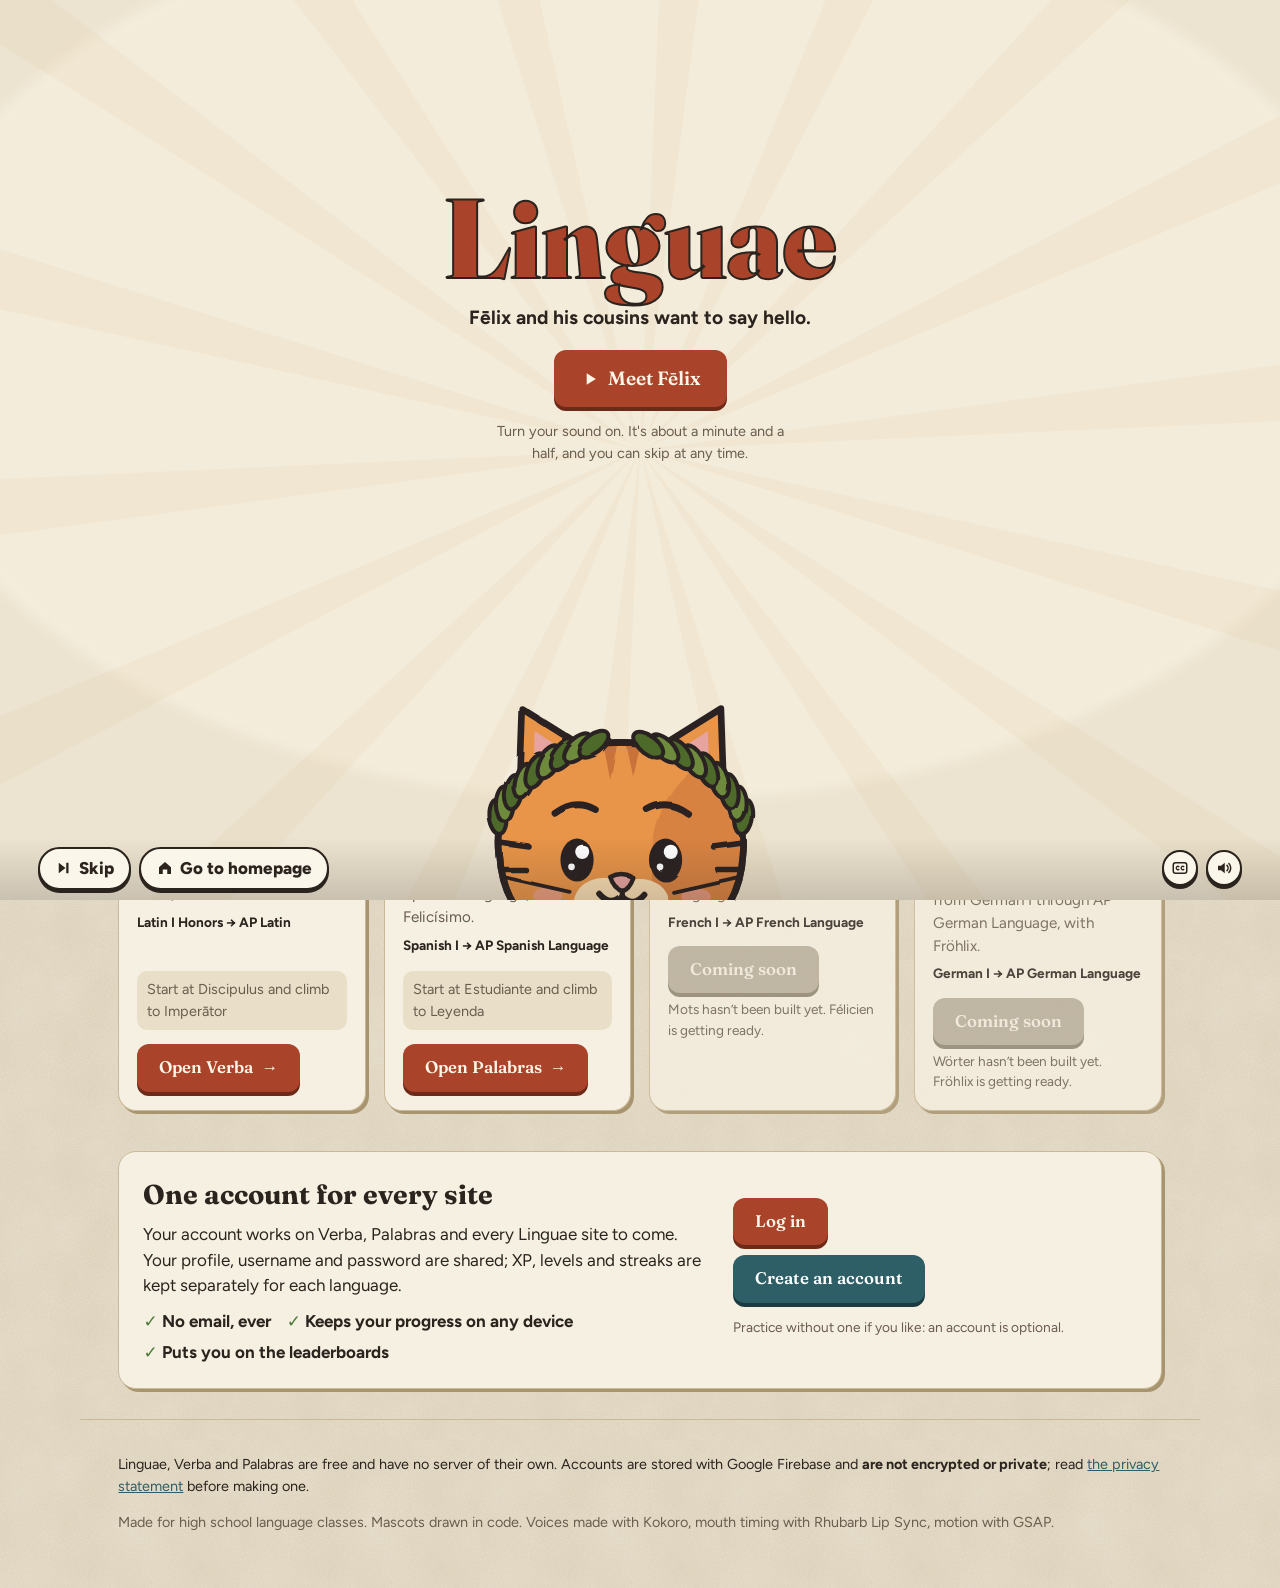
==== index.html @ 1206a695 "Linguae homepage with Fēlix's intro - Live, code-animated intro: the Salvē name-swap opening, the li" ====
<!DOCTYPE html>
<html lang="en" data-theme="light">
<head>
<meta charset="utf-8">
<meta name="viewport" content="width=device-width, initial-scale=1, viewport-fit=cover">
<title>Linguae · Language practice with Fēlix and his cousins</title>
<meta name="description" content="Free sentence-by-sentence practice for Latin, Spanish, French and German, with one account for every site.">
<script>
/* Same theme setting as Verba and Palabras (they share this origin). */
(function(){var t="light";try{if(localStorage.getItem("verba-theme")==="dark")t="dark";}catch(e){}
document.documentElement.setAttribute("data-theme",t);})();
</script>
<link rel="preconnect" href="https://fonts.googleapis.com">
<link rel="preconnect" href="https://fonts.gstatic.com" crossorigin>
<link href="https://fonts.googleapis.com/css2?family=Fraunces:opsz,wght@9..144,600;9..144,700;9..144,900&family=Figtree:wght@400;600;700;800&family=Gentium+Book+Plus:ital,wght@0,400;0,700;1,400&display=swap" rel="stylesheet">
<link rel="icon" href="art/felix/happy.svg" type="image/svg+xml">
<link rel="stylesheet" href="css/linguae.css">
</head>
<body>
<svg id="sharedDefs" width="0" height="0" style="position:absolute" aria-hidden="true"><defs id="defsShared"><filter id="boilH" x="-6%" y="-6%" width="112%" height="112%"><feTurbulence type="fractalNoise" baseFrequency="0.035" numOctaves="2" seed="7"/><feDisplacementMap in="SourceGraphic" scale="2.2"/></filter></defs></svg>

<!-- ================= the intro ================= -->
<div id="intro" class="intro" aria-label="Introduction video" hidden>
  <svg id="stage" xmlns="http://www.w3.org/2000/svg" preserveAspectRatio="xMidYMid meet" aria-hidden="true">
    <defs id="defs">
      <filter id="boil" x="-6%" y="-6%" width="112%" height="112%"><feTurbulence id="boilNoise" type="fractalNoise" baseFrequency="0.035" numOctaves="2" seed="7" result="n"/><feDisplacementMap in="SourceGraphic" in2="n" scale="2.2"/></filter>
      <filter id="smear" x="-30%" y="-10%" width="160%" height="120%"><feGaussianBlur id="smearBlur" stdDeviation="0 0"/></filter>
      <filter id="soft" x="-20%" y="-20%" width="140%" height="140%"><feGaussianBlur stdDeviation="6"/></filter>
    </defs>
    <g id="shake"><g id="cam"><g id="bg"></g><g id="back"></g><g id="world"></g><g id="front"></g></g></g>
  </svg>
  <div id="panels" class="panels" aria-live="off"></div>
  <div id="ask" class="ask" hidden></div>
  <div id="captions" class="captions" aria-live="polite"></div>
  <div id="gate" class="gate">
    <h1 class="gate-title">Linguae</h1>
    <p class="gate-sub">Fēlix and his cousins want to say hello.</p>
    <button class="btn big" id="gateGo" type="button"><svg viewBox="0 0 24 24" aria-hidden="true"><path d="M8 5v14l11-7z" fill="currentColor"/></svg>Meet Fēlix</button>
    <p class="gate-note">Turn your sound on. It's about a minute and a half, and you can skip at any time.</p>
  </div>
  <nav id="bar" class="bar" aria-label="Video controls">
    <button type="button" id="bSkip" class="pill"><svg viewBox="0 0 24 24" aria-hidden="true"><path d="M5 5v14l9-7zM15 5h3v14h-3z" fill="currentColor"/></svg>Skip</button>
    <button type="button" id="bHome" class="pill"><svg viewBox="0 0 24 24" aria-hidden="true"><path d="M4 11l8-7 8 7v9h-5v-6H9v6H4z" fill="currentColor"/></svg>Go to homepage</button>
    <span class="bar-gap"></span>
    <button type="button" id="bCC" class="pill icon" aria-pressed="true" aria-label="Captions" title="Captions"><svg viewBox="0 0 24 24" aria-hidden="true"><rect x="3" y="5" width="18" height="14" rx="3" fill="none" stroke="currentColor" stroke-width="2"/><path d="M10.5 10.2a2.2 2.2 0 1 0 0 3.6M17 10.2a2.2 2.2 0 1 0 0 3.6" fill="none" stroke="currentColor" stroke-width="1.8" stroke-linecap="round"/></svg></button>
    <button type="button" id="bMute" class="pill icon" aria-pressed="false" aria-label="Mute" title="Mute"><svg viewBox="0 0 24 24" aria-hidden="true"><path d="M4 9h4l5-4v14l-5-4H4z" fill="currentColor"/><path class="on" d="M16 8.5a5 5 0 0 1 0 7M18.5 6a8.5 8.5 0 0 1 0 12" fill="none" stroke="currentColor" stroke-width="2" stroke-linecap="round"/><path class="off" d="M16 9l5 6M21 9l-5 6" fill="none" stroke="currentColor" stroke-width="2" stroke-linecap="round"/></svg></button>
  </nav>
</div>

<!-- ================= the homepage ================= -->
<div id="home" class="home">
  <header class="top">
    <a class="logo" href="./"><span class="logo-mark" aria-hidden="true"></span>Linguae</a>
    <span class="top-gap"></span>
    <button type="button" class="ghost" id="replay"><svg viewBox="0 0 24 24" aria-hidden="true"><path d="M8 5v14l11-7z" fill="currentColor"/></svg>Replay intro</button>
    <button type="button" class="ghost icon" id="themeBtn" aria-label="Switch light or dark"><svg viewBox="0 0 24 24" aria-hidden="true"><path class="sun" d="M12 7a5 5 0 1 0 0 10 5 5 0 0 0 0-10zm0-5v3m0 14v3M2 12h3m14 0h3M4.9 4.9l2.1 2.1m10 10 2.1 2.1M4.9 19.1 7 17M17 7l2.1-2.1" fill="none" stroke="currentColor" stroke-width="2" stroke-linecap="round"/><path class="moon" d="M20 14.5A8 8 0 0 1 9.5 4 8 8 0 1 0 20 14.5z" fill="currentColor"/></svg></button>
    <button type="button" class="acctBtn" id="acctBtn"><span class="avatar" aria-hidden="true"></span><span id="acctLabel">Log in</span></button>
  </header>

  <main>
    <section class="hero">
      <div class="hero-text">
        <p class="eyebrow"><u data-en="languages">Linguae</u> is Latin for “languages”</p>
        <h1>Practice a language one whole sentence at a time.</h1>
        <p class="lede">Pick a language, pick the grammar from your class, and translate fresh sentences with a tutor cat who explains exactly what went wrong. Free, with one account for every site.</p>
      </div>
      <svg id="lineup" class="lineup" viewBox="0 -14 960 270" role="img" aria-label="Fēlix, Felicísimo, Félicien and Fröhlix"></svg>
    </section>

    <section class="sites" aria-labelledby="sitesH">
      <h2 id="sitesH">Choose a language</h2>
      <div class="grid" id="grid"></div>
    </section>

    <section class="acct-sec" id="acctSec" aria-labelledby="acctH">
      <div class="acct-card" id="acctCard"></div>
    </section>
  </main>

  <footer class="foot">
    <p>Linguae, Verba and Palabras are free and have no server of their own. Accounts are stored with Google Firebase and <b>are not encrypted or private</b>; read <a href="https://github.com/janavduraikkannan/Verba/blob/main/PRIVACY.md">the privacy statement</a> before making one.</p>
    <p class="muted">Made for high school language classes. Mascots drawn in code. Voices made with Kokoro, mouth timing with Rhubarb Lip Sync, motion with GSAP.</p>
  </footer>
</div>

<dialog id="acctDlg" class="dlg"><div id="acctDlgBody"></div></dialog>

<script src="js/vendor/gsap.min.js"></script>
<script src="js/cats.js"></script>
<script src="js/voice.js"></script>
<script src="js/music.js"></script>
<script src="js/sites.js"></script>
<script src="js/rig.js"></script>
<script src="js/stage.js"></script>
<script src="js/accounts.js"></script>
<script src="js/intro.js"></script>
<script src="js/home.js"></script>
</body>
</html>
---- css/linguae.css ----
/* Linguae: same paper look and tokens as Verba and Palabras */
:root{
  --latin:"Gentium Book Plus","Gentium Plus",Georgia,serif; --ui:"Figtree","Segoe UI",system-ui,-apple-system,sans-serif; --display:"Fraunces",Georgia,serif;
  --r:12px; --bg:#ECE3D0; --surface:#F6F0E2; --surface2:#E9DEC7; --ink:#2B241E; --muted:#6A5D4F; --line:#C9B998; --line2:#A8946E;
  --accent:#A9442A; --accent-ink:#FFF6E8; --accent-shadow:#6E2A18; --accent2:#2E5E66; --accent2-ink:#fff; --ok:#4A7A35; --bad:#A93226;
  --shadow:3px 3px 0 var(--line2);
  --paper:url("data:image/svg+xml,%3Csvg xmlns='http://www.w3.org/2000/svg' width='240' height='240'%3E%3Cfilter id='f'%3E%3CfeTurbulence type='fractalNoise' baseFrequency='.85' numOctaves='3' stitchTiles='stitch'/%3E%3CfeColorMatrix values='0 0 0 0 .2 0 0 0 0 .15 0 0 0 0 .1 0 0 0 .13 0'/%3E%3C/filter%3E%3Cfilter id='g'%3E%3CfeTurbulence type='fractalNoise' baseFrequency='.018' numOctaves='3' stitchTiles='stitch'/%3E%3CfeColorMatrix values='0 0 0 0 .35 0 0 0 0 .25 0 0 0 0 .1 0 0 0 .10 0'/%3E%3C/filter%3E%3Crect width='240' height='240' filter='url(%23g)'/%3E%3Crect width='240' height='240' filter='url(%23f)'/%3E%3C/svg%3E");
  color-scheme:light;
}
:root[data-theme="dark"]{
  --bg:#1E1B17; --surface:#282420; --surface2:#332E28; --ink:#EFE6D4; --muted:#B5A892; --line:#4B4339; --line2:#14120F;
  --accent:#D2714D; --accent-ink:#1E1B17; --accent-shadow:#7E3A22; --accent2:#86B9B8; --accent2-ink:#12201F; --ok:#9CC47F; --bad:#E57A66; color-scheme:dark;
}
*{box-sizing:border-box}
html,body{margin:0}
body{background:var(--bg) var(--paper);color:var(--ink);font-family:var(--ui);font-size:17px;line-height:1.5;-webkit-font-smoothing:antialiased}
body.watching{overflow:hidden}
a{color:var(--accent2)}
u[data-en]{text-decoration:underline dotted 2px;text-underline-offset:3px;cursor:help;position:relative}
u[data-en]:hover::after,u[data-en]:focus::after{content:attr(data-en);position:absolute;left:50%;bottom:calc(100% + 6px);transform:translateX(-50%);background:var(--ink);color:var(--bg);font:600 .8rem/1.2 var(--ui);padding:4px 8px;border-radius:6px;white-space:nowrap;z-index:5}
.small{font-size:.86rem;color:var(--muted)}
.muted{color:var(--muted)}
svg{display:block}
button{font:inherit}
.btn{display:inline-flex;align-items:center;justify-content:center;gap:8px;background:var(--accent);color:var(--accent-ink);border:0;border-radius:12px;padding:11px 22px;font-family:var(--display);font-weight:600;font-size:1.05rem;cursor:pointer;box-shadow:0 4px 0 var(--accent-shadow);transition:transform .08s,box-shadow .08s,filter .15s;text-decoration:none}
.btn:hover{filter:brightness(1.07)}
.btn:active{transform:translateY(3px);box-shadow:0 1px 0 var(--accent-shadow)}
.btn:disabled,.btn[aria-disabled="true"]{background:#B9AF9D;color:#F4EEE2;box-shadow:0 4px 0 #8F8574;cursor:not-allowed;filter:none;transform:none}
.btn.alt{background:var(--accent2);color:var(--accent2-ink);box-shadow:0 4px 0 #1B3B40}
.btn.big{font-size:1.2rem;padding:14px 26px}
.btn svg{width:20px;height:20px}
.ghost{display:inline-flex;align-items:center;gap:6px;background:none;border:1.5px solid var(--line);color:var(--ink);border-radius:999px;padding:7px 14px;font-weight:700;cursor:pointer}
.ghost:hover{background:var(--surface2)}
.ghost svg{width:18px;height:18px}
.ghost.icon{padding:7px}
.ghost.sm{padding:3px 10px;font-size:.85rem}
:focus-visible{outline:3px solid var(--accent2);outline-offset:2px}

/* ================= homepage ================= */
.home{min-height:100vh}
.top{display:flex;align-items:center;gap:10px;padding:14px max(16px,4vw);position:sticky;top:0;z-index:4;background:color-mix(in srgb,var(--bg) 88%,transparent);backdrop-filter:blur(6px);border-bottom:1px solid var(--line)}
.logo{font-family:var(--display);font-weight:700;font-size:1.5rem;color:var(--ink);text-decoration:none;display:flex;align-items:center;gap:8px}
.logo-mark{width:34px;height:34px;background:url(../art/felix/face-happy.svg) center/contain no-repeat}
.top-gap{flex:1}
#themeBtn .moon{display:none}:root[data-theme="dark"] #themeBtn .moon{display:block}:root[data-theme="dark"] #themeBtn .sun{display:none}
.acctBtn{display:flex;align-items:center;gap:8px;background:var(--surface);border:1.5px solid var(--line);border-radius:999px;padding:5px 14px 5px 5px;font-weight:700;cursor:pointer;color:var(--ink);max-width:220px}
.acctBtn span:last-child{overflow:hidden;text-overflow:ellipsis;white-space:nowrap}
.acctBtn .avatar{width:28px;height:28px;border-radius:50%;background:var(--surface2) url(../art/felix/face-thinking.svg) center/120% no-repeat;border:1.5px solid var(--line)}
.acctBtn.in .avatar{background-image:url(../art/felix/face-happy.svg)}
main{max-width:1120px;margin:0 auto;padding:0 max(16px,3vw)}
.hero{display:grid;grid-template-columns:1fr;gap:6px;padding:46px 0 10px;text-align:center}
.eyebrow{font-weight:800;letter-spacing:.04em;text-transform:uppercase;font-size:.8rem;color:var(--accent);margin:0}
.hero h1{font-family:var(--display);font-weight:700;font-size:clamp(2rem,5.2vw,3.5rem);line-height:1.08;margin:.2em auto .3em;max-width:20ch}
.lede{max-width:60ch;margin:0 auto;color:var(--muted);font-size:1.08rem}
.lineup{width:100%;max-width:820px;margin:18px auto 0;overflow:visible}
.sites h2,.acct-sec h2{font-family:var(--display);font-size:1.7rem;margin:34px 0 14px}
.grid{display:grid;grid-template-columns:repeat(auto-fill,minmax(240px,1fr));gap:18px}
.card{position:relative;background:var(--surface);border:1.5px solid var(--line);border-radius:18px;padding:16px 18px 18px;box-shadow:var(--shadow);display:flex;flex-direction:column;gap:6px;border-top:8px solid var(--c);transition:transform .15s}
.card:hover{transform:translateY(-3px)}
.card.flash{animation:flash 1.1s}
@keyframes flash{30%{box-shadow:0 0 0 5px var(--c)}}
.card .cface{width:76px;height:76px;margin:-48px 0 0 -4px;background:var(--surface);border-radius:50%;border:1.5px solid var(--line)}
.cbody{display:flex;flex-direction:column;gap:6px;flex:1}
.clang{margin:4px 0 0;font-weight:800;text-transform:uppercase;letter-spacing:.05em;font-size:.78rem;color:var(--c)}
:root[data-theme="dark"] .clang{filter:brightness(1.8)}
.card h3{font-family:var(--display);font-size:1.8rem;margin:0;line-height:1}
.cblurb{margin:0;color:var(--muted);font-size:.95rem}
.ccourses{margin:0;font-size:.85rem;font-weight:700}
.prog{display:flex;flex-wrap:wrap;gap:6px 12px;align-items:center;background:var(--surface2);border-radius:10px;padding:8px 10px;font-size:.9rem;margin-top:auto}
.prog.none{color:var(--muted)}
.prog .rank b{font-family:var(--latin)}
.prog .pst{display:flex;align-items:center;gap:3px;font-weight:800}
.prog .pst img{width:18px}
.card .btn{margin-top:8px;align-self:flex-start}
.card.soon{opacity:.82}
.card.soon .cface{filter:grayscale(.6)}
.card.soon h3::after{content:"coming soon";font:800 .68rem var(--ui);letter-spacing:.06em;text-transform:uppercase;vertical-align:middle;margin-left:8px;padding:3px 7px;border-radius:999px;background:var(--surface2);color:var(--muted)}
.soon-note{margin:0;font-size:.85rem;color:var(--muted)}
.acct-sec{margin:40px 0 20px}
.acct-card{display:grid;grid-template-columns:1.4fr 1fr;gap:24px;background:var(--surface);border:1.5px solid var(--line);border-radius:18px;padding:22px 24px;box-shadow:var(--shadow)}
.acct-card h2{margin:0 0 8px}
.acct-card h2 small{font:700 1rem var(--ui);color:var(--muted)}
.acct-card p{margin:.3em 0}
.ac-r{display:flex;flex-direction:column;gap:10px;align-items:flex-start;justify-content:center}
.ticks{list-style:none;padding:0;margin:10px 0 0;display:flex;flex-wrap:wrap;gap:6px 16px;font-weight:700}
.ticks li::before{content:"✓ ";color:var(--ok)}
.ac-langs{display:flex;flex-direction:column;gap:4px;margin:8px 0}
.ac-langs .dot{display:inline-block;width:10px;height:10px;border-radius:50%;background:var(--c);margin-right:6px}
.keybox{display:flex;flex-wrap:wrap;align-items:center;gap:8px;background:var(--surface2);border-radius:10px;padding:8px 10px}
.keybox .lbl,.kline .lbl{font-size:.78rem;font-weight:800;text-transform:uppercase;letter-spacing:.05em;color:var(--muted);width:100%}
code{font-family:ui-monospace,Menlo,Consolas,monospace;font-size:.95em}
.err{color:var(--bad);font-weight:700}
.foot{max-width:1120px;margin:30px auto 0;padding:20px max(16px,3vw) 40px;border-top:1px solid var(--line);font-size:.9rem}
@media (max-width:720px){.acct-card{grid-template-columns:1fr}.top .ghost:not(.icon){display:none}.hero{padding-top:28px}}

/* dialog */
.dlg{border:1.5px solid var(--line);border-radius:18px;background:var(--surface);color:var(--ink);padding:22px 24px;width:min(440px,calc(100vw - 32px));box-shadow:6px 6px 0 var(--line2)}
.dlg::backdrop{background:rgba(30,24,18,.45)}
.dlg h2{font-family:var(--display);margin:0 0 12px}
.dlg [hidden]{display:none!important}
.dlg form{display:flex;flex-direction:column;gap:10px}
.dlg input:not([type=checkbox]){font:inherit;padding:10px 12px;border-radius:10px;border:1.5px solid var(--line);background:var(--bg);color:var(--ink)}
.dlg .x{position:absolute;top:10px;right:12px;background:none;border:0;font-size:1.6rem;cursor:pointer;color:var(--muted)}
.tabs{display:flex;gap:6px;margin-bottom:12px}
.tabs button{flex:1;border:1.5px solid var(--line);background:none;border-radius:10px;padding:7px;font-weight:700;cursor:pointer;color:var(--ink)}
.tabs button[aria-selected="true"]{background:var(--accent2);border-color:var(--accent2);color:var(--accent2-ink)}
.msg{min-height:1.4em;margin:10px 0 0;font-weight:600}
.msg.err{color:var(--bad)}
.warnbox{background:var(--surface2);border-left:5px solid var(--accent);border-radius:10px;padding:10px 14px;font-size:.92rem}
.warnbox ul{margin:6px 0 0;padding-left:18px}
.agree{display:flex;gap:8px;align-items:flex-start;margin:12px 0;font-size:.92rem}
.bigkey{background:var(--bg);border:2px dashed var(--accent);border-radius:12px;padding:14px;text-align:center;font-size:1.1rem;margin:10px 0;word-break:break-all}
.row{display:flex;gap:10px;flex-wrap:wrap}

/* ================= intro ================= */
.intro{position:fixed;inset:0;z-index:50;background:#ECE3D0 var(--paper);color:#2B241E;overflow:hidden;--ink:#2B241E;--muted:#6A5D4F;--surface:#FBF6EA;--surface2:#EFE5D0;--line:#C9B998;--line2:#A8946E;--accent:#A9442A;--accent-ink:#FFF6E8;--accent-shadow:#6E2A18;--accent2:#2E5E66;color-scheme:light}
.intro[hidden]{display:none}
#stage{position:absolute;inset:0;width:100%;height:100%}
.flash{position:absolute;inset:0;background:#FFF8EA;opacity:0;pointer-events:none;z-index:9}
.gate{position:absolute;inset:0;z-index:8;display:flex;flex-direction:column;align-items:center;justify-content:center;gap:10px;padding:16px 16px 30vh;text-align:center}
.gate[hidden]{display:none}
.gate-title{font-family:var(--display);font-weight:900;font-size:clamp(3.4rem,12vw,7rem);margin:0;line-height:1;color:#A9442A;-webkit-text-stroke:2px #2B241E}
.gate-sub{font-size:1.2rem;font-weight:700;margin:0 0 8px}
.gate-note{font-size:.9rem;color:var(--muted);margin:4px 0 0;max-width:34ch}
.bar{position:absolute;left:0;right:0;bottom:0;z-index:10;display:flex;align-items:center;gap:8px;padding:10px max(12px,3vw) calc(10px + env(safe-area-inset-bottom,0px));background:linear-gradient(transparent,rgba(43,36,30,.18))}
.bar-gap{flex:1}
.pill{display:inline-flex;align-items:center;gap:6px;background:#FBF6EA;border:2px solid #2B241E;color:#2B241E;border-radius:999px;padding:7px 15px;font-weight:800;cursor:pointer;box-shadow:0 3px 0 #2B241E;transition:transform .08s}
.pill:active{transform:translateY(2px);box-shadow:0 1px 0 #2B241E}
.pill svg{width:18px;height:18px}
.pill.icon{padding:7px}
.pill[hidden]{display:none}
#bCC[aria-pressed="false"]{opacity:.55}
#bMute .off{display:none}#bMute[aria-pressed="true"] .off{display:block}#bMute[aria-pressed="true"] .on{display:none}
.captions{position:absolute;left:50%;bottom:74px;transform:translateX(-50%);z-index:7;width:min(820px,calc(100vw - 24px));text-align:center;pointer-events:none;opacity:0;transition:opacity .2s}
.captions.show{opacity:1}
.captions.off{display:none}
.captions p{display:inline;margin:0;background:rgba(251,246,234,.94);border:2px solid #2B241E;border-radius:14px;padding:6px 12px;font-weight:700;font-size:clamp(1rem,2.3vw,1.3rem);line-height:1.9;box-decoration-break:clone;-webkit-box-decoration-break:clone;pointer-events:auto}
.captions .who{display:block;width:max-content;margin:0 auto 4px;font:800 .78rem var(--ui);text-transform:uppercase;letter-spacing:.06em;color:#fff;background:var(--c);padding:2px 10px;border-radius:999px}
.captions .w{opacity:.42;transition:opacity .12s}
.captions .w.said{opacity:1}
.captions u,.captions i{font-family:var(--latin);font-size:1.08em}
/* panels */
.panels{position:absolute;inset:0;z-index:5;pointer-events:none;display:grid;place-items:start center;padding:4.5vh 16px 0}
.panels.tour{place-items:center end;padding:0 4vw 6vh 0}
.portrait .panels.tour{place-items:end stretch;padding:0 16px 178px}
.pnl{grid-area:1/1;position:relative;background:#FBF6EA;border:2.5px solid #2B241E;border-radius:20px;box-shadow:5px 5px 0 #2B241E;padding:18px 20px;width:min(560px,calc(100vw - 32px));pointer-events:auto}
.panels.tour .pnl{width:min(560px,52vw);max-height:74vh;overflow:auto}
.portrait .panels.tour .pnl{width:auto;max-height:46vh}
.ptitle{font-family:var(--display);font-weight:700;font-size:1.35rem;margin-bottom:10px;display:flex;align-items:center;gap:10px}
.ptitle.sm{font-size:1.05rem}
.p-title{background:none;border:0;box-shadow:none;text-align:center}
.p-title h2{font-family:var(--display);font-weight:900;font-size:clamp(3rem,9vw,5.5rem);margin:0;line-height:1;color:#A9442A;-webkit-text-stroke:2px #2B241E}
.p-title p{font-weight:700;margin:4px 0 0;font-size:1.15rem}
.p-strip .strip{font-family:var(--latin);font-size:clamp(1.6rem,4vw,2.3rem);margin:0;text-align:center}
.p-strip .strip span{display:inline-block;background:#F3E3BC;border-radius:8px;padding:0 8px}
.p-strip .small{text-align:center;margin:6px 0 0}
.p-key1{width:auto;padding:12px 18px}
.keycard{display:flex;align-items:center;gap:12px;font-size:1.1rem}
.keycard code{display:block;font-size:1rem;color:#6A5D4F}
.kc-icon{width:44px;height:44px;border-radius:12px;background:#A9442A url("data:image/svg+xml,%3Csvg xmlns='http://www.w3.org/2000/svg' viewBox='0 0 24 24'%3E%3Ccircle cx='8' cy='12' r='4' fill='none' stroke='%23FFF6E8' stroke-width='2.4'/%3E%3Cpath d='M12 12h9M18 12v3M21 12v2' stroke='%23FFF6E8' stroke-width='2.4' stroke-linecap='round'/%3E%3C/svg%3E") center/70% no-repeat}
.ph{display:flex;align-items:baseline;gap:12px;margin-bottom:8px}
.ph-site{font-family:var(--display);font-weight:900;font-size:2.4rem}
.ph-lang{font-weight:800;color:#6A5D4F;text-transform:uppercase;letter-spacing:.06em}
.ladder{list-style:none;margin:0;padding:0;display:flex;flex-direction:column;gap:6px}
.ladder li{display:flex;align-items:center;gap:10px;background:#EFE5D0;border-radius:10px;padding:8px 12px;font-weight:700;margin-left:calc(var(--i)*14px)}
.ladder .lv{width:26px;height:26px;border-radius:50%;background:#2E5E66;color:#fff;display:grid;place-items:center;font-size:.85rem}
.tgroup{margin-bottom:8px}
.tgroup>b{display:block;font-size:.8rem;text-transform:uppercase;letter-spacing:.05em;color:#6A5D4F;margin-bottom:3px}
.titem{display:flex;align-items:center;gap:8px;padding:4px 8px;border-radius:8px;font-weight:600;font-size:.95rem}
.titem.covered{background:#EADCB9}
.titem .box{width:18px;height:18px;border:2px solid #2B241E;border-radius:5px;flex:none;display:grid;place-items:center}
.titem.on .box{background:#4A7A35}.titem.on .box::after{content:"✓";color:#fff;font-size:.8rem;font-weight:900}
.titem .focus{margin-left:auto;font-size:.72rem;font-weight:800;border:1.5px solid #A8946E;border-radius:999px;padding:1px 8px;color:#6A5D4F}
.titem .focus.on{background:#A9442A;border-color:#A9442A;color:#fff}
.legend{font-size:.82rem;color:#6A5D4F;margin:6px 0 0;display:flex;align-items:center;gap:6px}
.legend .sw{width:14px;height:14px;border-radius:4px;background:#EADCB9}
.en{font-size:1.15rem;font-weight:700;margin:0 0 10px}
.answer{font-family:var(--latin);font-size:1.4rem;border:2px solid #2B241E;border-radius:12px;padding:10px 12px;min-height:56px;background:#fff}
.caret{display:inline-block;width:2px;height:1.1em;background:#2B241E;vertical-align:-3px;animation:blink 1s steps(1) infinite}
@keyframes blink{50%{opacity:0}}
.fakebtn{display:inline-block;margin-top:12px;background:#A9442A;color:#FFF6E8;border-radius:10px;padding:8px 18px;font-family:var(--display);font-weight:600;box-shadow:0 3px 0 #6E2A18}
.fakebtn.alt{background:#2E5E66;box-shadow:0 3px 0 #1B3B40}
.ans,.right{font-family:var(--latin);font-size:1.35rem;margin:0 0 8px}
mark.bad{background:#F6C9BF;color:#A93226;border-radius:5px;padding:0 4px;text-decoration:line-through 2px}
.right{color:#4A7A35;font-weight:700}
.fix,.okline{display:flex;gap:10px;align-items:flex-start;background:#F8E5DF;border-radius:10px;padding:8px 10px;margin-bottom:8px;font-size:.95rem}
.okline{background:#E5EEDC}
.fix .x{color:#A93226;font-weight:900}.okline .ok{color:#4A7A35;font-weight:900}
.xp{margin-left:auto;font-family:var(--ui);font-size:.85rem;font-weight:800;background:#946A10;color:#fff;border-radius:999px;padding:2px 10px}
.ecq{font-weight:700;font-size:1.1rem}
.opts{display:flex;flex-direction:column;gap:8px}
.opt{border:2px solid #C9B998;border-radius:10px;padding:8px 12px;font-weight:700}
.opt.picked{border-color:#4A7A35;background:#E5EEDC}
.opt.picked::after{content:"  ✓";color:#4A7A35}
.bub{border-radius:16px;padding:9px 13px;margin:8px 0;max-width:88%;font-weight:600;line-height:1.4}
.bub.me{margin-left:auto;background:#2E5E66;color:#fff;border-bottom-right-radius:4px}
.bub.cat{background:#EFE5D0;display:flex;gap:8px;align-items:flex-start;border-bottom-left-radius:4px;min-height:52px}
.bub.cat .face{width:40px;height:40px;flex:none}
.kprov{display:flex;gap:8px;align-items:center;font-size:1.2rem}
.tag{background:#4A7A35;color:#fff;font-size:.75rem;font-weight:800;border-radius:999px;padding:2px 8px;text-transform:uppercase}
.kin{border:2px solid #2B241E;border-radius:10px;padding:10px;margin:10px 0 0;font-family:ui-monospace,monospace;min-height:46px;background:#fff}
.kin.good{border-color:#4A7A35;box-shadow:0 0 0 3px #CFE2C3}
.kin.good::after{content:"  ✓ works";color:#4A7A35;font-family:var(--ui);font-weight:800}
.pcols{display:grid;grid-template-columns:1.2fr 1fr;gap:16px}
.portrait .pcols{grid-template-columns:1fr}
.hide{margin-left:auto;font:800 .72rem var(--ui);border:1.5px solid #A8946E;border-radius:999px;padding:2px 9px;color:#6A5D4F;transition:background .1s}
.hide.press{background:#2B241E;color:#fff}
.chart{border-collapse:collapse;font-family:var(--latin);font-size:1.05rem;width:100%}
.chart th,.chart td{border:1.5px solid #C9B998;padding:3px 8px;text-align:left}
.chart th{background:#EFE5D0;font-family:var(--ui);font-size:.8rem}
.vocab{list-style:none;margin:0;padding:0;overflow:hidden}
.vocab li{padding:3px 0;border-bottom:1px dashed #C9B998}
.vocab b{font-family:var(--latin)}
.xpbar{height:22px;border:2px solid #2B241E;border-radius:999px;overflow:hidden;background:#EFE5D0}
.xpbar span{display:block;height:100%;width:4%;background:linear-gradient(90deg,#C99A2E,#946A10)}
.ranks{display:flex;align-items:center;justify-content:space-between;gap:6px;margin:10px 0;font-size:.95rem;flex-wrap:wrap}
.ranks b{font-family:var(--latin);font-size:1.1rem}
.ranks small{color:#6A5D4F}
.dots{color:#A8946E;font-weight:900}
.extras{display:flex;gap:14px;flex-wrap:wrap}
.streak,.award{display:flex;align-items:center;gap:6px;background:#EFE5D0;border-radius:12px;padding:8px 12px;font-weight:700}
.streak img,.award img{width:26px}
.award b{font-family:var(--latin)}
.acc .kline{margin-bottom:8px}
.acc code{font-size:1.05rem}
.board{margin-top:10px;border-top:1.5px dashed #C9B998;padding-top:8px}
.brow{display:grid;grid-template-columns:28px 1fr auto;gap:8px;padding:5px 8px;border-radius:8px;font-size:.95rem}
.brow.me{background:#F3E3BC}
.face{display:block}
/* questions */
.ask{position:absolute;left:0;right:0;margin:0 auto;top:5vh;z-index:8;width:min(760px,calc(100vw - 24px));background:#FBF6EA;border:2.5px solid #2B241E;border-radius:22px;box-shadow:6px 6px 0 #2B241E;padding:16px 18px 18px;text-align:center}
.ask[hidden]{display:none}
.ask .q{font-family:var(--display);font-weight:700;font-size:clamp(1.3rem,3.4vw,1.9rem);margin:0 0 12px}
.langs{display:grid;grid-template-columns:repeat(4,1fr);gap:10px}
.lang{display:flex;flex-direction:column;align-items:center;gap:4px;background:#fff;border:2px solid #2B241E;border-radius:16px;padding:10px 6px;cursor:pointer;box-shadow:0 4px 0 #2B241E;transition:transform .1s;color:#2B241E}
.lang:hover{transform:translateY(-3px)}
.lang:active{transform:translateY(2px);box-shadow:0 1px 0 #2B241E}
.lang .face{width:62px;height:62px}
.lang b{font-family:var(--display);font-size:1.2rem;display:block}
.lang small{display:block;color:#6A5D4F;font-weight:700}
.yn{display:flex;gap:12px;justify-content:center;flex-wrap:wrap}
.ghostbtn{background:#FBF6EA;color:#2B241E;border:2px solid #2B241E;box-shadow:0 4px 0 #2B241E}
.ask .note{margin:12px 0 0;font-weight:700;color:#6A5D4F}
.portrait .ask{top:auto;bottom:70px}
.portrait.ask-lang .ask{bottom:70px}
@media (max-width:620px){.langs{grid-template-columns:repeat(2,1fr)}.bar .pill:not(.icon){padding:6px 11px;font-size:.92rem}.captions{bottom:64px}}
@media (prefers-reduced-motion:reduce){*{scroll-behavior:auto!important}.caret{animation:none}}
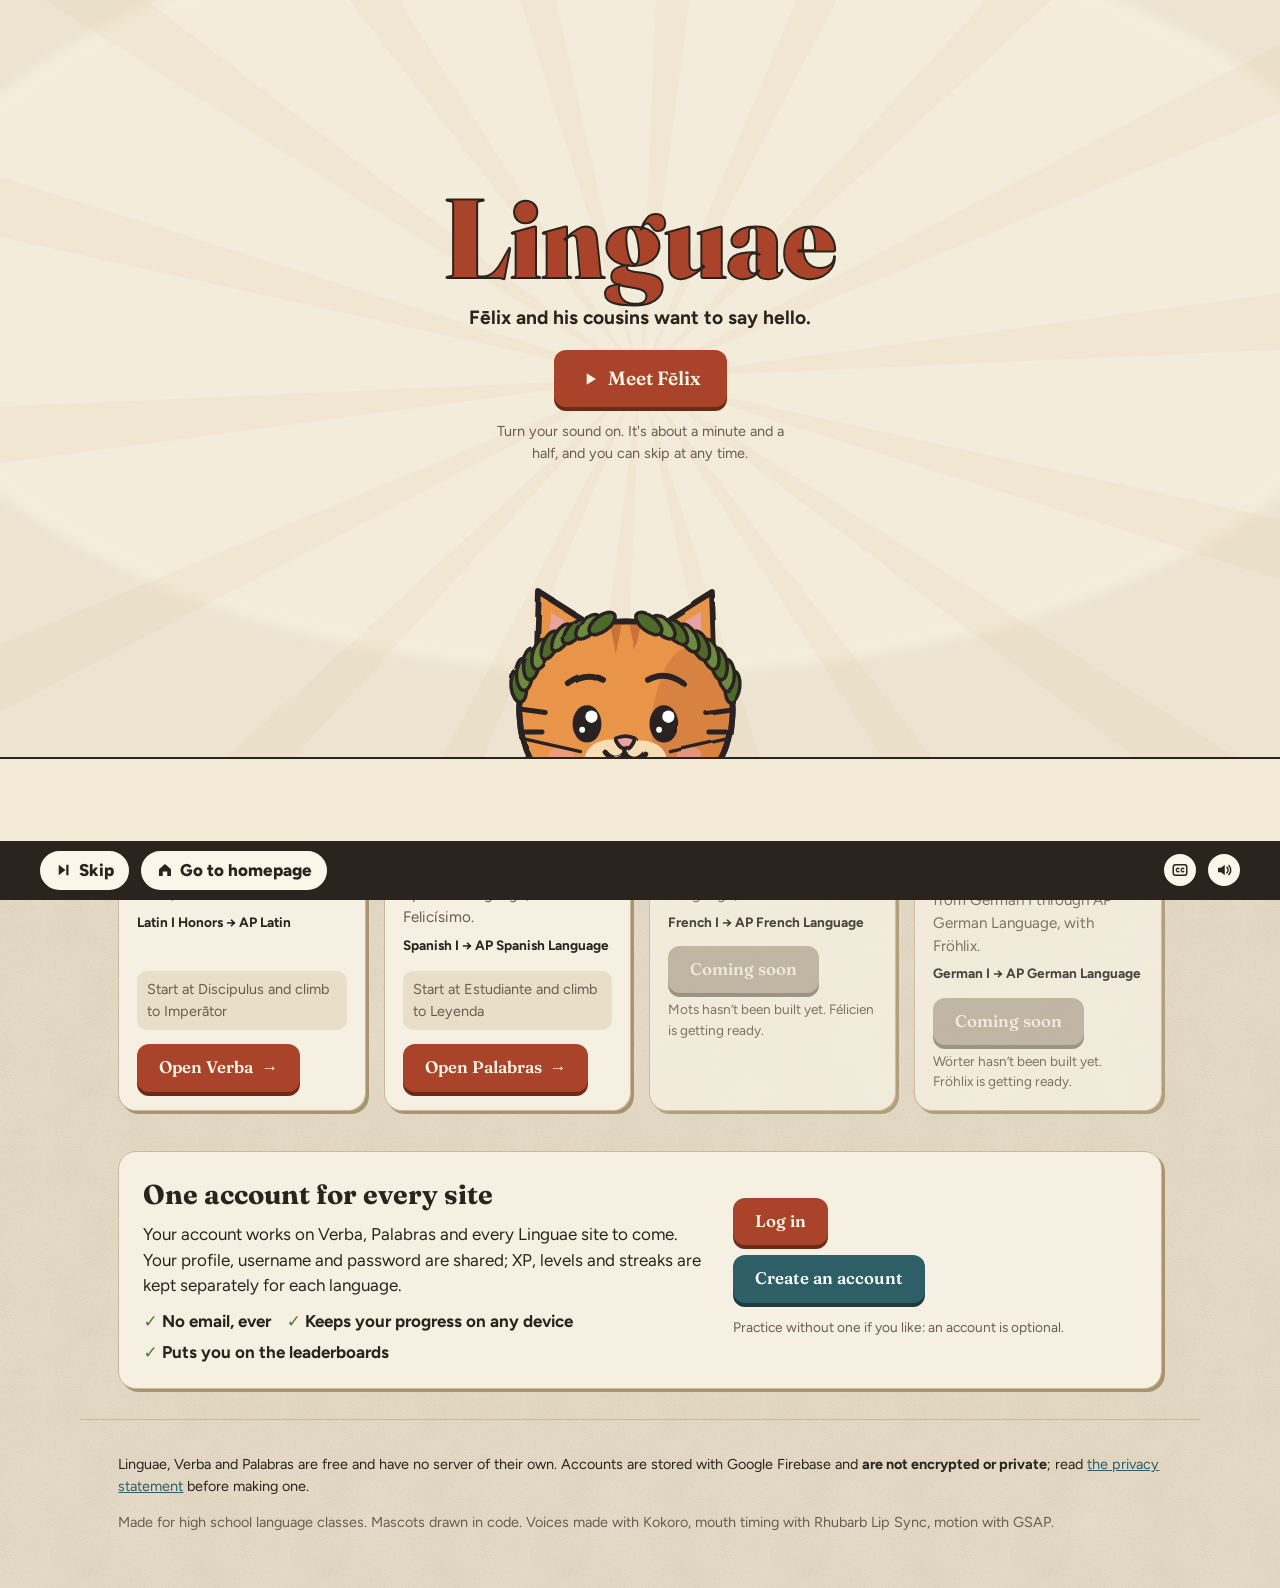
==== commit d6e747d4: "Subtitles get their own band under the picture; separate desktop and phone versions of the intro - T" ====
--- a/index.html
+++ b/index.html
@@ -21,6 +21,7 @@
 
 <!-- ================= the intro ================= -->
 <div id="intro" class="intro" aria-label="Introduction video" hidden>
+  <div id="stageWrap" class="stagewrap">
   <svg id="stage" xmlns="http://www.w3.org/2000/svg" preserveAspectRatio="xMidYMid meet" aria-hidden="true">
     <defs id="defs">
       <filter id="boil" x="-6%" y="-6%" width="112%" height="112%"><feTurbulence id="boilNoise" type="fractalNoise" baseFrequency="0.035" numOctaves="2" seed="7" result="n"/><feDisplacementMap in="SourceGraphic" in2="n" scale="2.2"/></filter>
@@ -31,7 +32,8 @@
   </svg>
   <div id="panels" class="panels" aria-live="off"></div>
   <div id="ask" class="ask" hidden></div>
-  <div id="captions" class="captions" aria-live="polite"></div>
+  </div>
+  <div id="captions" class="captions" aria-live="polite"><div class="capline"></div></div>
   <div id="gate" class="gate">
     <h1 class="gate-title">Linguae</h1>
     <p class="gate-sub">Fēlix and his cousins want to say hello.</p>
--- a/css/linguae.css
+++ b/css/linguae.css
@@ -115,14 +115,16 @@
 /* ================= intro ================= */
 .intro{position:fixed;inset:0;z-index:50;background:#ECE3D0 var(--paper);color:#2B241E;overflow:hidden;--ink:#2B241E;--muted:#6A5D4F;--surface:#FBF6EA;--surface2:#EFE5D0;--line:#C9B998;--line2:#A8946E;--accent:#A9442A;--accent-ink:#FFF6E8;--accent-shadow:#6E2A18;--accent2:#2E5E66;color-scheme:light}
 .intro[hidden]{display:none}
+.intro:not([hidden]){display:grid;grid-template-rows:minmax(0,1fr) auto auto}
+.stagewrap{position:relative;overflow:hidden;min-height:0}
 #stage{position:absolute;inset:0;width:100%;height:100%}
 .flash{position:absolute;inset:0;background:#FFF8EA;opacity:0;pointer-events:none;z-index:9}
-.gate{position:absolute;inset:0;z-index:8;display:flex;flex-direction:column;align-items:center;justify-content:center;gap:10px;padding:16px 16px 30vh;text-align:center}
+.gate{position:absolute;inset:0;z-index:12;display:flex;flex-direction:column;align-items:center;justify-content:center;gap:10px;padding:16px 16px 30vh;text-align:center}
 .gate[hidden]{display:none}
 .gate-title{font-family:var(--display);font-weight:900;font-size:clamp(3.4rem,12vw,7rem);margin:0;line-height:1;color:#A9442A;-webkit-text-stroke:2px #2B241E}
 .gate-sub{font-size:1.2rem;font-weight:700;margin:0 0 8px}
 .gate-note{font-size:.9rem;color:var(--muted);margin:4px 0 0;max-width:34ch}
-.bar{position:absolute;left:0;right:0;bottom:0;z-index:10;display:flex;align-items:center;gap:8px;padding:10px max(12px,3vw) calc(10px + env(safe-area-inset-bottom,0px));background:linear-gradient(transparent,rgba(43,36,30,.18))}
+.bar{position:relative;z-index:10;display:flex;align-items:center;gap:8px;padding:8px max(12px,3vw) calc(8px + env(safe-area-inset-bottom,0px));background:#2B241E}
 .bar-gap{flex:1}
 .pill{display:inline-flex;align-items:center;gap:6px;background:#FBF6EA;border:2px solid #2B241E;color:#2B241E;border-radius:999px;padding:7px 15px;font-weight:800;cursor:pointer;box-shadow:0 3px 0 #2B241E;transition:transform .08s}
 .pill:active{transform:translateY(2px);box-shadow:0 1px 0 #2B241E}
@@ -131,21 +133,27 @@
 .pill[hidden]{display:none}
 #bCC[aria-pressed="false"]{opacity:.55}
 #bMute .off{display:none}#bMute[aria-pressed="true"] .off{display:block}#bMute[aria-pressed="true"] .on{display:none}
-.captions{position:absolute;left:50%;bottom:74px;transform:translateX(-50%);z-index:7;width:min(820px,calc(100vw - 24px));text-align:center;pointer-events:none;opacity:0;transition:opacity .2s}
-.captions.show{opacity:1}
-.captions.off{display:none}
-.captions p{display:inline;margin:0;background:rgba(251,246,234,.94);border:2px solid #2B241E;border-radius:14px;padding:6px 12px;font-weight:700;font-size:clamp(1rem,2.3vw,1.3rem);line-height:1.9;box-decoration-break:clone;-webkit-box-decoration-break:clone;pointer-events:auto}
-.captions .who{display:block;width:max-content;margin:0 auto 4px;font:800 .78rem var(--ui);text-transform:uppercase;letter-spacing:.06em;color:#fff;background:var(--c);padding:2px 10px;border-radius:999px}
-.captions .w{opacity:.42;transition:opacity .12s}
+.captions{position:relative;z-index:7;height:84px;display:flex;align-items:center;justify-content:center;padding:6px max(12px,3vw);background:#F3EAD6;border-top:2.5px solid #2B241E;text-align:center}
+.phone .captions{height:96px}
+.captions.off{height:0;padding:0;border-top-width:0;overflow:hidden}
+.capline{display:flex;align-items:center;justify-content:center;gap:10px;max-width:900px;opacity:0;transition:opacity .2s}
+.captions.show .capline{opacity:1}
+.phone .capline{flex-direction:column;gap:4px}
+.captions .who{flex:none;font:800 .74rem var(--ui);text-transform:uppercase;letter-spacing:.06em;color:#fff;background:var(--c);padding:3px 10px;border-radius:999px}
+.captions .txt{font-weight:700;font-size:clamp(1.02rem,2vw,1.3rem);line-height:1.35}
+.phone .captions .txt{font-size:1.02rem}
+.captions .w{opacity:.4;transition:opacity .12s}
 .captions .w.said{opacity:1}
 .captions u,.captions i{font-family:var(--latin);font-size:1.08em}
 /* panels */
-.panels{position:absolute;inset:0;z-index:5;pointer-events:none;display:grid;place-items:start center;padding:4.5vh 16px 0}
-.panels.tour{place-items:center end;padding:0 4vw 6vh 0}
-.portrait .panels.tour{place-items:end stretch;padding:0 16px 178px}
+.panels{position:absolute;inset:0;z-index:5;pointer-events:none;display:grid;place-items:start center;padding:4% 16px 0}
+.panels.tour{place-items:center end;padding:0 4% 0 0}
+.phone .panels.tour{place-items:end stretch;padding:0 12px 12px}
 .pnl{grid-area:1/1;position:relative;background:#FBF6EA;border:2.5px solid #2B241E;border-radius:20px;box-shadow:5px 5px 0 #2B241E;padding:18px 20px;width:min(560px,calc(100vw - 32px));pointer-events:auto}
-.panels.tour .pnl{width:min(560px,52vw);max-height:74vh;overflow:auto}
-.portrait .panels.tour .pnl{width:auto;max-height:46vh}
+.pnl{max-height:calc(100% - 24px)}
+.panels.tour .pnl{width:min(560px,52%);max-height:92%;overflow:auto}
+.phone .panels.tour .pnl{width:auto;max-height:58%;padding:14px 16px}
+.phone .ptitle{font-size:1.15rem}
 .ptitle{font-family:var(--display);font-weight:700;font-size:1.35rem;margin-bottom:10px;display:flex;align-items:center;gap:10px}
 .ptitle.sm{font-size:1.05rem}
 .p-title{background:none;border:0;box-shadow:none;text-align:center}
@@ -202,7 +210,7 @@
 .kin.good{border-color:#4A7A35;box-shadow:0 0 0 3px #CFE2C3}
 .kin.good::after{content:"  ✓ works";color:#4A7A35;font-family:var(--ui);font-weight:800}
 .pcols{display:grid;grid-template-columns:1.2fr 1fr;gap:16px}
-.portrait .pcols{grid-template-columns:1fr}
+.phone .pcols{grid-template-columns:1fr;gap:8px}
 .hide{margin-left:auto;font:800 .72rem var(--ui);border:1.5px solid #A8946E;border-radius:999px;padding:2px 9px;color:#6A5D4F;transition:background .1s}
 .hide.press{background:#2B241E;color:#fff}
 .chart{border-collapse:collapse;font-family:var(--latin);font-size:1.05rem;width:100%}
@@ -228,7 +236,7 @@
 .brow.me{background:#F3E3BC}
 .face{display:block}
 /* questions */
-.ask{position:absolute;left:0;right:0;margin:0 auto;top:5vh;z-index:8;width:min(760px,calc(100vw - 24px));background:#FBF6EA;border:2.5px solid #2B241E;border-radius:22px;box-shadow:6px 6px 0 #2B241E;padding:16px 18px 18px;text-align:center}
+.ask{position:absolute;left:0;right:0;margin:0 auto;top:4%;z-index:8;width:min(760px,calc(100vw - 24px));background:#FBF6EA;border:2.5px solid #2B241E;border-radius:22px;box-shadow:6px 6px 0 #2B241E;padding:16px 18px 18px;text-align:center}
 .ask[hidden]{display:none}
 .ask .q{font-family:var(--display);font-weight:700;font-size:clamp(1.3rem,3.4vw,1.9rem);margin:0 0 12px}
 .langs{display:grid;grid-template-columns:repeat(4,1fr);gap:10px}
@@ -241,7 +249,8 @@
 .yn{display:flex;gap:12px;justify-content:center;flex-wrap:wrap}
 .ghostbtn{background:#FBF6EA;color:#2B241E;border:2px solid #2B241E;box-shadow:0 4px 0 #2B241E}
 .ask .note{margin:12px 0 0;font-weight:700;color:#6A5D4F}
-.portrait .ask{top:auto;bottom:70px}
-.portrait.ask-lang .ask{bottom:70px}
-@media (max-width:620px){.langs{grid-template-columns:repeat(2,1fr)}.bar .pill:not(.icon){padding:6px 11px;font-size:.92rem}.captions{bottom:64px}}
+.phone .ask{width:calc(100% - 24px);padding:12px 12px 14px}
+.phone .ask-cont{top:auto;bottom:12px}
+.phone .langs{grid-template-columns:repeat(2,1fr)}
+@media (max-width:620px){.langs{grid-template-columns:repeat(2,1fr)}.bar .pill:not(.icon){padding:6px 11px;font-size:.92rem}}
 @media (prefers-reduced-motion:reduce){*{scroll-behavior:auto!important}.caret{animation:none}}
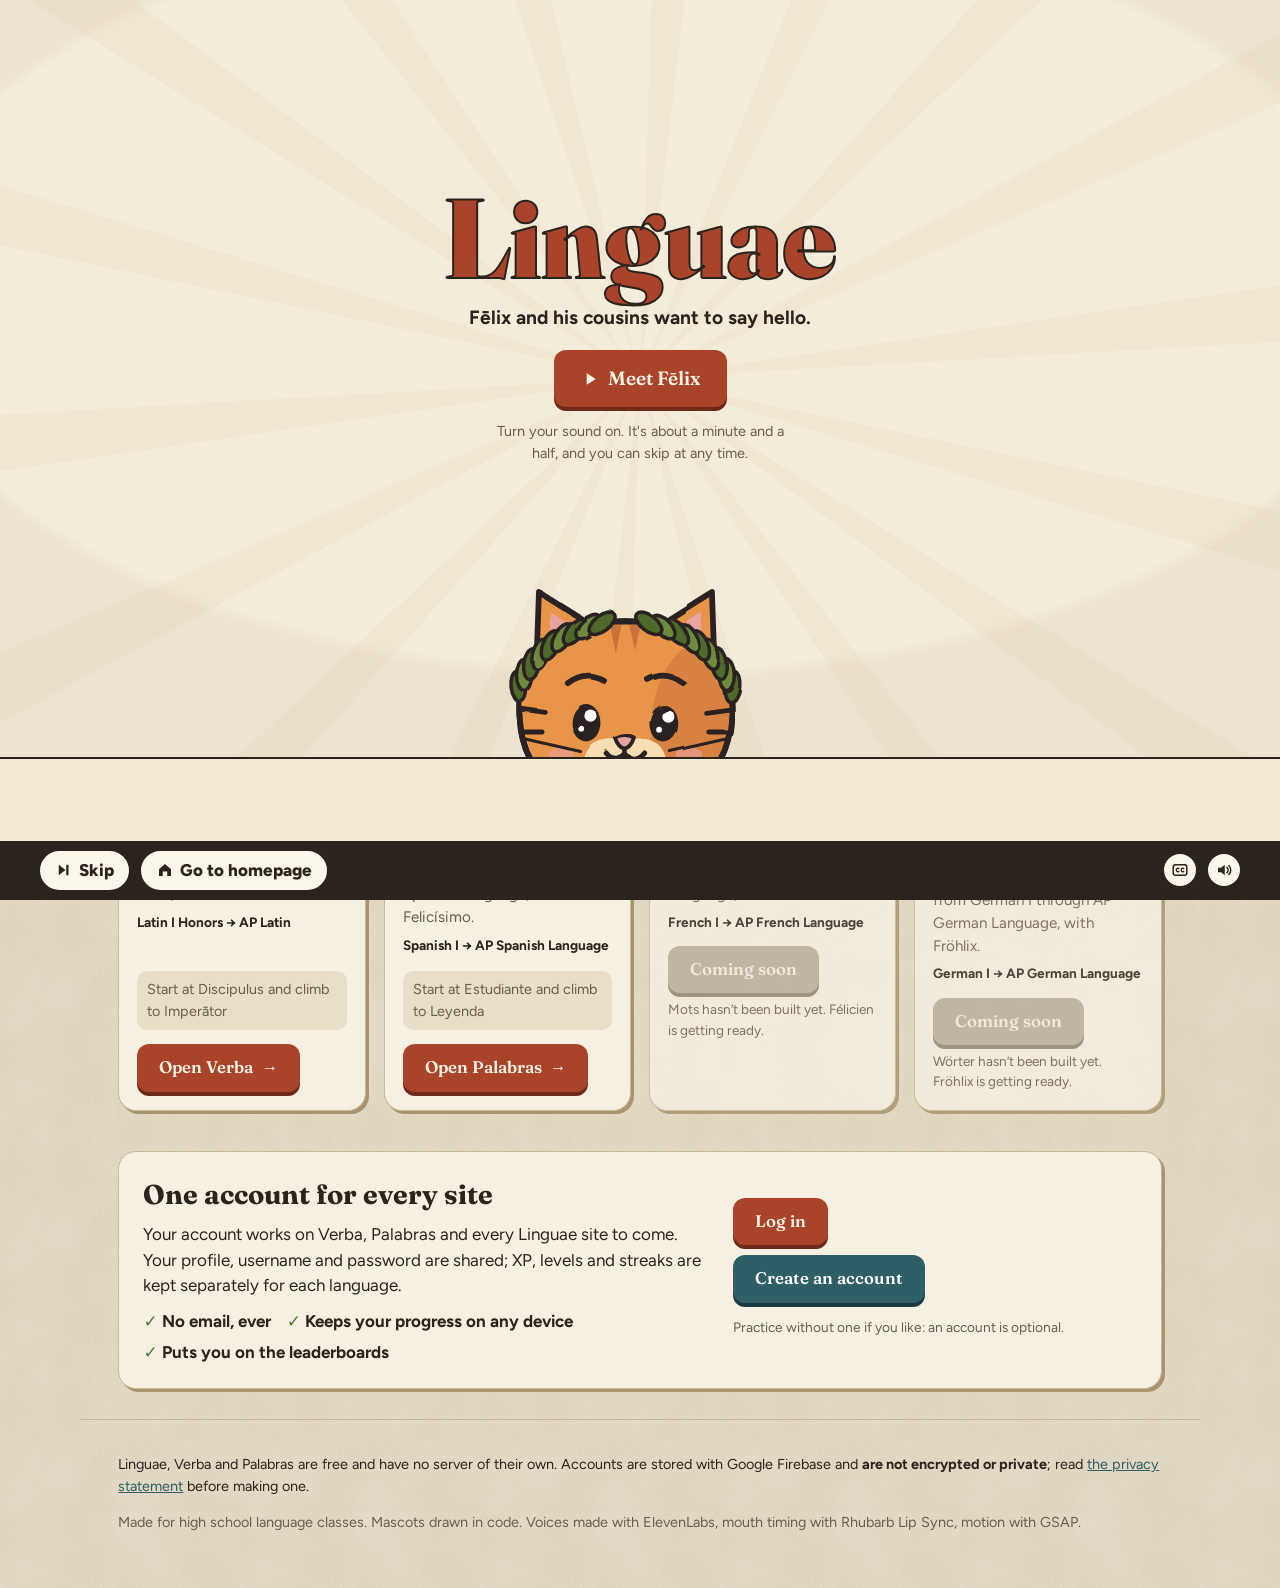
==== commit f6bc18e5: "Intro: ElevenLabs voices for all four cats One approved take per line, trimmed, loudness-matched and" ====
--- a/index.html
+++ b/index.html
@@ -81,7 +81,7 @@
 
   <footer class="foot">
     <p>Linguae, Verba and Palabras are free and have no server of their own. Accounts are stored with Google Firebase and <b>are not encrypted or private</b>; read <a href="https://github.com/janavduraikkannan/Verba/blob/main/PRIVACY.md">the privacy statement</a> before making one.</p>
-    <p class="muted">Made for high school language classes. Mascots drawn in code. Voices made with Kokoro, mouth timing with Rhubarb Lip Sync, motion with GSAP.</p>
+    <p class="muted">Made for high school language classes. Mascots drawn in code. Voices made with ElevenLabs, mouth timing with Rhubarb Lip Sync, motion with GSAP.</p>
   </footer>
 </div>
 
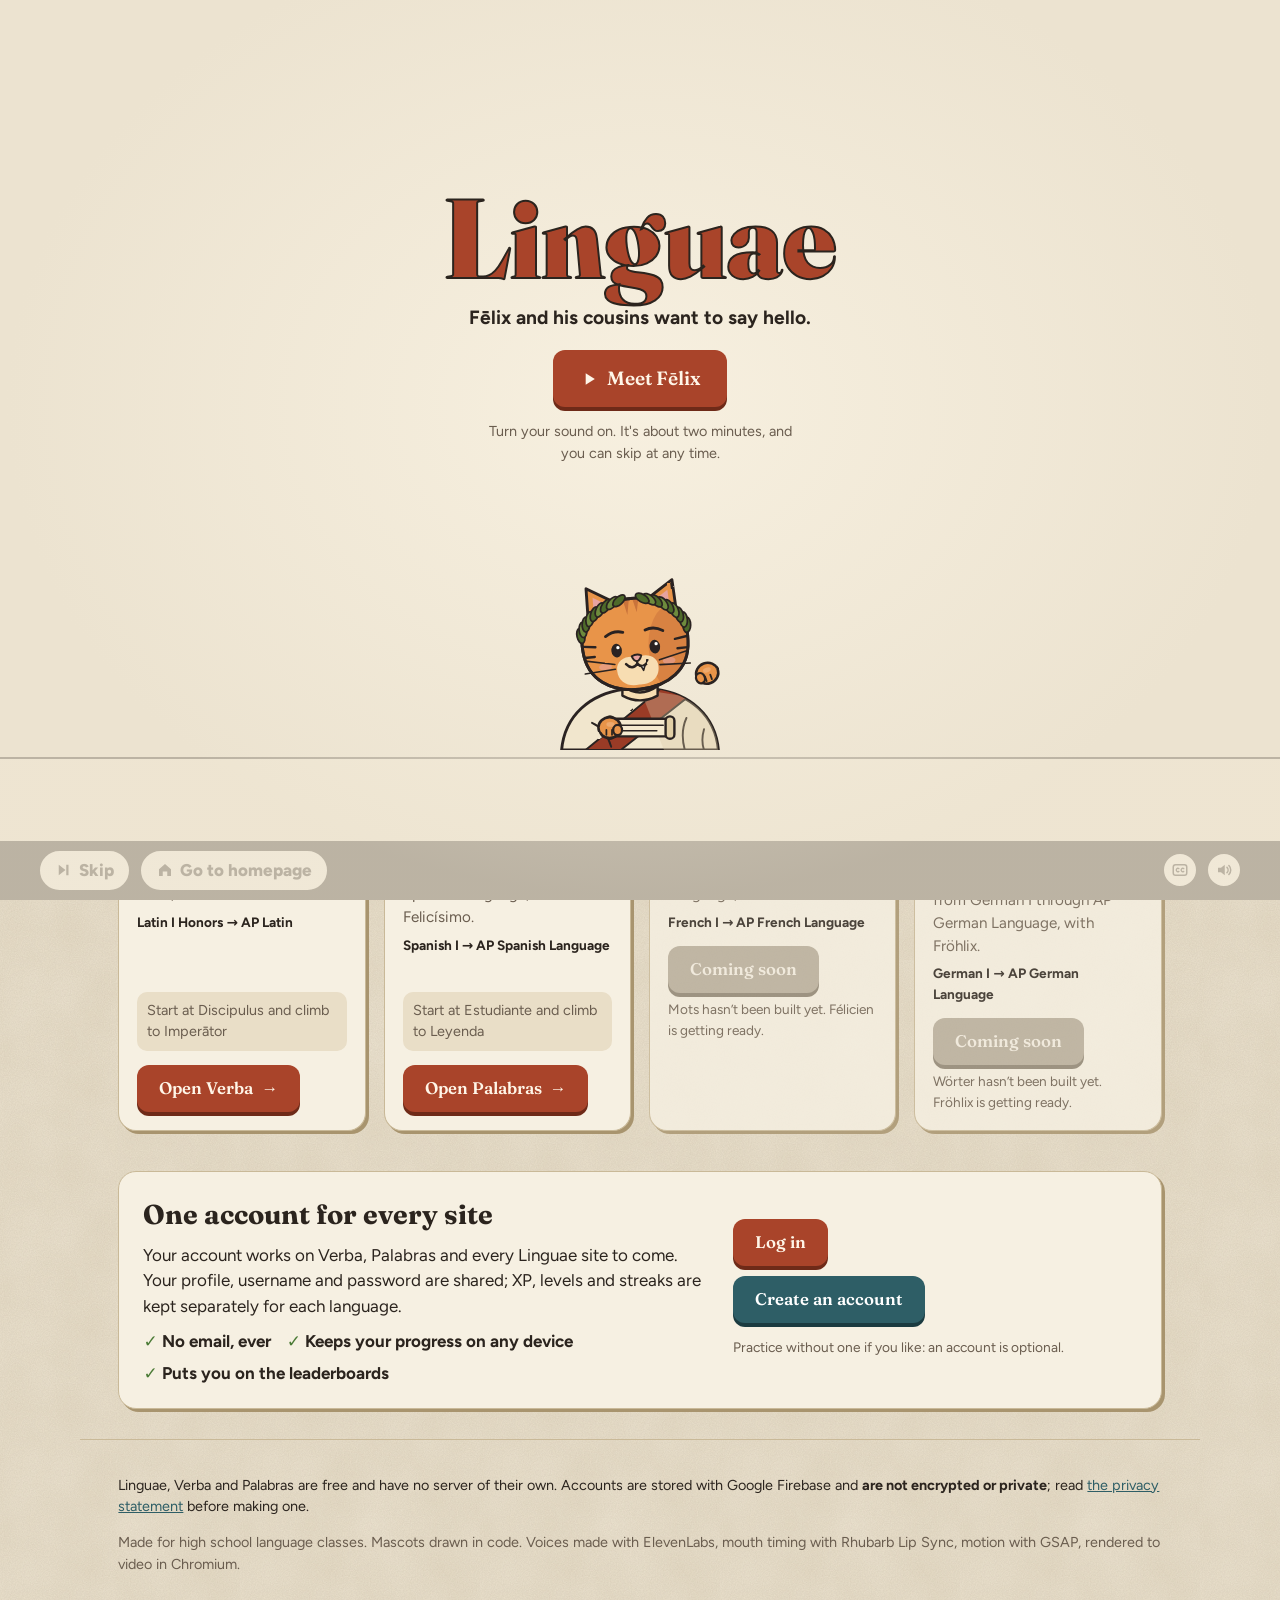
==== commit 1434f58e: "Intro plays as pre-rendered video, with live questions, captions and music Each part (opening, one t" ====
--- a/index.html
+++ b/index.html
@@ -10,9 +10,7 @@
 (function(){var t="light";try{if(localStorage.getItem("verba-theme")==="dark")t="dark";}catch(e){}
 document.documentElement.setAttribute("data-theme",t);})();
 </script>
-<link rel="preconnect" href="https://fonts.googleapis.com">
-<link rel="preconnect" href="https://fonts.gstatic.com" crossorigin>
-<link href="https://fonts.googleapis.com/css2?family=Fraunces:opsz,wght@9..144,600;9..144,700;9..144,900&family=Figtree:wght@400;600;700;800&family=Gentium+Book+Plus:ital,wght@0,400;0,700;1,400&display=swap" rel="stylesheet">
+<link rel="stylesheet" href="css/fonts.css">
 <link rel="icon" href="art/felix/happy.svg" type="image/svg+xml">
 <link rel="stylesheet" href="css/linguae.css">
 </head>
@@ -22,23 +20,19 @@
 <!-- ================= the intro ================= -->
 <div id="intro" class="intro" aria-label="Introduction video" hidden>
   <div id="stageWrap" class="stagewrap">
-  <svg id="stage" xmlns="http://www.w3.org/2000/svg" preserveAspectRatio="xMidYMid meet" aria-hidden="true">
-    <defs id="defs">
-      <filter id="boil" x="-6%" y="-6%" width="112%" height="112%"><feTurbulence id="boilNoise" type="fractalNoise" baseFrequency="0.035" numOctaves="2" seed="7" result="n"/><feDisplacementMap in="SourceGraphic" in2="n" scale="2.2"/></filter>
-      <filter id="smear" x="-30%" y="-10%" width="160%" height="120%"><feGaussianBlur id="smearBlur" stdDeviation="0 0"/></filter>
-      <filter id="soft" x="-20%" y="-20%" width="140%" height="140%"><feGaussianBlur stdDeviation="6"/></filter>
-    </defs>
-    <g id="shake"><g id="cam"><g id="bg"></g><g id="back"></g><g id="world"></g><g id="front"></g></g></g>
-  </svg>
-  <div id="panels" class="panels" aria-live="off"></div>
-  <div id="ask" class="ask" hidden></div>
+    <div id="vbox" class="vbox">
+      <video id="vA" playsinline webkit-playsinline preload="auto" disablepictureinpicture></video>
+      <video id="vB" playsinline webkit-playsinline preload="auto" disablepictureinpicture></video>
+      <div id="ovl" class="ovl"><div id="ask" class="ask" hidden></div></div>
+    </div>
   </div>
   <div id="captions" class="captions" aria-live="polite"><div class="capline"></div></div>
   <div id="gate" class="gate">
     <h1 class="gate-title">Linguae</h1>
     <p class="gate-sub">Fēlix and his cousins want to say hello.</p>
     <button class="btn big" id="gateGo" type="button"><svg viewBox="0 0 24 24" aria-hidden="true"><path d="M8 5v14l11-7z" fill="currentColor"/></svg>Meet Fēlix</button>
-    <p class="gate-note">Turn your sound on. It's about a minute and a half, and you can skip at any time.</p>
+    <p class="gate-note">Turn your sound on. It's about two minutes, and you can skip at any time.</p>
+    <img class="gate-cat" src="art/felix/happy.svg" alt="">
   </div>
   <nav id="bar" class="bar" aria-label="Video controls">
     <button type="button" id="bSkip" class="pill"><svg viewBox="0 0 24 24" aria-hidden="true"><path d="M5 5v14l9-7zM15 5h3v14h-3z" fill="currentColor"/></svg>Skip</button>
@@ -81,7 +75,7 @@
 
   <footer class="foot">
     <p>Linguae, Verba and Palabras are free and have no server of their own. Accounts are stored with Google Firebase and <b>are not encrypted or private</b>; read <a href="https://github.com/janavduraikkannan/Verba/blob/main/PRIVACY.md">the privacy statement</a> before making one.</p>
-    <p class="muted">Made for high school language classes. Mascots drawn in code. Voices made with ElevenLabs, mouth timing with Rhubarb Lip Sync, motion with GSAP.</p>
+    <p class="muted">Made for high school language classes. Mascots drawn in code. Voices made with ElevenLabs, mouth timing with Rhubarb Lip Sync, motion with GSAP, rendered to video in Chromium.</p>
   </footer>
 </div>
 
@@ -95,7 +89,8 @@
 <script src="js/rig.js"></script>
 <script src="js/stage.js"></script>
 <script src="js/accounts.js"></script>
-<script src="js/intro.js"></script>
+<script src="js/intro-videos.js"></script>
+<script src="js/player.js"></script>
 <script src="js/home.js"></script>
 </body>
 </html>
--- a/css/fonts.css
+++ b/css/fonts.css
@@ -0,0 +1,17 @@
+/* Self-hosted fonts (SIL Open Font License), from Fontsource. */
+@font-face{font-family:'Fraunces';font-style:normal;font-display:swap;font-weight:100 900;src:url(../fonts/fraunces-latin-standard-normal.woff2) format('woff2-variations');unicode-range:U+0000-00FF,U+0131,U+0152-0153,U+02BB-02BC,U+02C6,U+02DA,U+02DC,U+0304,U+0308,U+0329,U+2000-206F,U+20AC,U+2122,U+2191,U+2193,U+2212,U+2215,U+FEFF,U+FFFD}
+@font-face{font-family:'Figtree';font-style:normal;font-display:swap;font-weight:400;src:url(../fonts/figtree-latin-400-normal.woff2) format('woff2');unicode-range:U+0000-00FF,U+0131,U+0152-0153,U+02BB-02BC,U+02C6,U+02DA,U+02DC,U+0304,U+0308,U+0329,U+2000-206F,U+20AC,U+2122,U+2191,U+2193,U+2212,U+2215,U+FEFF,U+FFFD}
+@font-face{font-family:'Figtree';font-style:normal;font-display:swap;font-weight:600;src:url(../fonts/figtree-latin-600-normal.woff2) format('woff2');unicode-range:U+0000-00FF,U+0131,U+0152-0153,U+02BB-02BC,U+02C6,U+02DA,U+02DC,U+0304,U+0308,U+0329,U+2000-206F,U+20AC,U+2122,U+2191,U+2193,U+2212,U+2215,U+FEFF,U+FFFD}
+@font-face{font-family:'Figtree';font-style:normal;font-display:swap;font-weight:700;src:url(../fonts/figtree-latin-700-normal.woff2) format('woff2');unicode-range:U+0000-00FF,U+0131,U+0152-0153,U+02BB-02BC,U+02C6,U+02DA,U+02DC,U+0304,U+0308,U+0329,U+2000-206F,U+20AC,U+2122,U+2191,U+2193,U+2212,U+2215,U+FEFF,U+FFFD}
+@font-face{font-family:'Figtree';font-style:normal;font-display:swap;font-weight:800;src:url(../fonts/figtree-latin-800-normal.woff2) format('woff2');unicode-range:U+0000-00FF,U+0131,U+0152-0153,U+02BB-02BC,U+02C6,U+02DA,U+02DC,U+0304,U+0308,U+0329,U+2000-206F,U+20AC,U+2122,U+2191,U+2193,U+2212,U+2215,U+FEFF,U+FFFD}
+@font-face{font-family:'Gentium Book Plus';font-style:normal;font-display:swap;font-weight:400;src:url(../fonts/gentium-book-plus-latin-400-normal.woff2) format('woff2');unicode-range:U+0000-00FF,U+0131,U+0152-0153,U+02BB-02BC,U+02C6,U+02DA,U+02DC,U+0304,U+0308,U+0329,U+2000-206F,U+20AC,U+2122,U+2191,U+2193,U+2212,U+2215,U+FEFF,U+FFFD}
+@font-face{font-family:'Gentium Book Plus';font-style:normal;font-display:swap;font-weight:700;src:url(../fonts/gentium-book-plus-latin-700-normal.woff2) format('woff2');unicode-range:U+0000-00FF,U+0131,U+0152-0153,U+02BB-02BC,U+02C6,U+02DA,U+02DC,U+0304,U+0308,U+0329,U+2000-206F,U+20AC,U+2122,U+2191,U+2193,U+2212,U+2215,U+FEFF,U+FFFD}
+@font-face{font-family:'Gentium Book Plus';font-style:italic;font-display:swap;font-weight:400;src:url(../fonts/gentium-book-plus-latin-400-italic.woff2) format('woff2');unicode-range:U+0000-00FF,U+0131,U+0152-0153,U+02BB-02BC,U+02C6,U+02DA,U+02DC,U+0304,U+0308,U+0329,U+2000-206F,U+20AC,U+2122,U+2191,U+2193,U+2212,U+2215,U+FEFF,U+FFFD}
+@font-face{font-family:'Fraunces';font-style:normal;font-display:swap;font-weight:100 900;src:url(../fonts/fraunces-latin-ext-standard-normal.woff2) format('woff2-variations');unicode-range:U+0100-02BA,U+02BD-02C5,U+02C7-02CC,U+02CE-02D7,U+02DD-02FF,U+0304,U+0308,U+0329,U+1D00-1DBF,U+1E00-1E9F,U+1EF2-1EFF,U+2020,U+20A0-20AB,U+20AD-20C0,U+2113,U+2C60-2C7F,U+A720-A7FF}
+@font-face{font-family:'Figtree';font-style:normal;font-display:swap;font-weight:400;src:url(../fonts/figtree-latin-ext-400-normal.woff2) format('woff2');unicode-range:U+0100-02BA,U+02BD-02C5,U+02C7-02CC,U+02CE-02D7,U+02DD-02FF,U+0304,U+0308,U+0329,U+1D00-1DBF,U+1E00-1E9F,U+1EF2-1EFF,U+2020,U+20A0-20AB,U+20AD-20C0,U+2113,U+2C60-2C7F,U+A720-A7FF}
+@font-face{font-family:'Figtree';font-style:normal;font-display:swap;font-weight:600;src:url(../fonts/figtree-latin-ext-600-normal.woff2) format('woff2');unicode-range:U+0100-02BA,U+02BD-02C5,U+02C7-02CC,U+02CE-02D7,U+02DD-02FF,U+0304,U+0308,U+0329,U+1D00-1DBF,U+1E00-1E9F,U+1EF2-1EFF,U+2020,U+20A0-20AB,U+20AD-20C0,U+2113,U+2C60-2C7F,U+A720-A7FF}
+@font-face{font-family:'Figtree';font-style:normal;font-display:swap;font-weight:700;src:url(../fonts/figtree-latin-ext-700-normal.woff2) format('woff2');unicode-range:U+0100-02BA,U+02BD-02C5,U+02C7-02CC,U+02CE-02D7,U+02DD-02FF,U+0304,U+0308,U+0329,U+1D00-1DBF,U+1E00-1E9F,U+1EF2-1EFF,U+2020,U+20A0-20AB,U+20AD-20C0,U+2113,U+2C60-2C7F,U+A720-A7FF}
+@font-face{font-family:'Figtree';font-style:normal;font-display:swap;font-weight:800;src:url(../fonts/figtree-latin-ext-800-normal.woff2) format('woff2');unicode-range:U+0100-02BA,U+02BD-02C5,U+02C7-02CC,U+02CE-02D7,U+02DD-02FF,U+0304,U+0308,U+0329,U+1D00-1DBF,U+1E00-1E9F,U+1EF2-1EFF,U+2020,U+20A0-20AB,U+20AD-20C0,U+2113,U+2C60-2C7F,U+A720-A7FF}
+@font-face{font-family:'Gentium Book Plus';font-style:normal;font-display:swap;font-weight:400;src:url(../fonts/gentium-book-plus-latin-ext-400-normal.woff2) format('woff2');unicode-range:U+0100-02BA,U+02BD-02C5,U+02C7-02CC,U+02CE-02D7,U+02DD-02FF,U+0304,U+0308,U+0329,U+1D00-1DBF,U+1E00-1E9F,U+1EF2-1EFF,U+2020,U+20A0-20AB,U+20AD-20C0,U+2113,U+2C60-2C7F,U+A720-A7FF}
+@font-face{font-family:'Gentium Book Plus';font-style:normal;font-display:swap;font-weight:700;src:url(../fonts/gentium-book-plus-latin-ext-700-normal.woff2) format('woff2');unicode-range:U+0100-02BA,U+02BD-02C5,U+02C7-02CC,U+02CE-02D7,U+02DD-02FF,U+0304,U+0308,U+0329,U+1D00-1DBF,U+1E00-1E9F,U+1EF2-1EFF,U+2020,U+20A0-20AB,U+20AD-20C0,U+2113,U+2C60-2C7F,U+A720-A7FF}
+@font-face{font-family:'Gentium Book Plus';font-style:italic;font-display:swap;font-weight:400;src:url(../fonts/gentium-book-plus-latin-ext-400-italic.woff2) format('woff2');unicode-range:U+0100-02BA,U+02BD-02C5,U+02C7-02CC,U+02CE-02D7,U+02DD-02FF,U+0304,U+0308,U+0329,U+1D00-1DBF,U+1E00-1E9F,U+1EF2-1EFF,U+2020,U+20A0-20AB,U+20AD-20C0,U+2113,U+2C60-2C7F,U+A720-A7FF}
--- a/css/linguae.css
+++ b/css/linguae.css
@@ -152,7 +152,8 @@
 .pnl{grid-area:1/1;position:relative;background:#FBF6EA;border:2.5px solid #2B241E;border-radius:20px;box-shadow:5px 5px 0 #2B241E;padding:18px 20px;width:min(560px,calc(100vw - 32px));pointer-events:auto}
 .pnl{max-height:calc(100% - 24px)}
 .panels.tour .pnl{width:min(560px,52%);max-height:92%;overflow:auto}
-.phone .panels.tour .pnl{width:auto;max-height:58%;padding:14px 16px}
+.phone .panels.tour .pnl{width:auto;max-height:calc(100% - 112px);padding:12px 14px;font-size:15px}
+.phone .panels.tour .ptitle{font-size:1.1rem;margin-bottom:6px}
 .phone .ptitle{font-size:1.15rem}
 .ptitle{font-family:var(--display);font-weight:700;font-size:1.35rem;margin-bottom:10px;display:flex;align-items:center;gap:10px}
 .ptitle.sm{font-size:1.05rem}
@@ -163,6 +164,7 @@
 .p-strip .strip span{display:inline-block;background:#F3E3BC;border-radius:8px;padding:0 8px}
 .p-strip .small{text-align:center;margin:6px 0 0}
 .p-key1{width:auto;padding:12px 18px}
+.phone .panels .pnl.pmid{align-self:center;margin-top:-4%}
 .keycard{display:flex;align-items:center;gap:12px;font-size:1.1rem}
 .keycard code{display:block;font-size:1rem;color:#6A5D4F}
 .kc-icon{width:44px;height:44px;border-radius:12px;background:#A9442A url("data:image/svg+xml,%3Csvg xmlns='http://www.w3.org/2000/svg' viewBox='0 0 24 24'%3E%3Ccircle cx='8' cy='12' r='4' fill='none' stroke='%23FFF6E8' stroke-width='2.4'/%3E%3Cpath d='M12 12h9M18 12v3M21 12v2' stroke='%23FFF6E8' stroke-width='2.4' stroke-linecap='round'/%3E%3C/svg%3E") center/70% no-repeat}
@@ -229,7 +231,7 @@
 .streak,.award{display:flex;align-items:center;gap:6px;background:#EFE5D0;border-radius:12px;padding:8px 12px;font-weight:700}
 .streak img,.award img{width:26px}
 .award b{font-family:var(--latin)}
-.acc .kline{margin-bottom:8px}
+.acc .kline{margin-bottom:8px;display:flex;flex-wrap:wrap;align-items:baseline;gap:0 8px}
 .acc code{font-size:1.05rem}
 .board{margin-top:10px;border-top:1.5px dashed #C9B998;padding-top:8px}
 .brow{display:grid;grid-template-columns:28px 1fr auto;gap:8px;padding:5px 8px;border-radius:8px;font-size:.95rem}
@@ -254,3 +256,23 @@
 .phone .langs{grid-template-columns:repeat(2,1fr)}
 @media (max-width:620px){.langs{grid-template-columns:repeat(2,1fr)}.bar .pill:not(.icon){padding:6px 11px;font-size:.92rem}}
 @media (prefers-reduced-motion:reduce){*{scroll-behavior:auto!important}.caret{animation:none}}
+/* phone tour: the topics list is the tallest screen, so it gets tighter rows */
+.phone .p-topics .tgroup{margin-bottom:4px}.phone .p-topics .titem{padding:2px 8px;font-size:.9rem}.phone .p-topics .tgroup>b{margin-bottom:1px;font-size:.74rem}.phone .p-topics .legend{margin-top:2px}
+/* the chat and account screens: long words wrap instead of widening the panel */
+.p-chat .bub,.p-account code{overflow-wrap:anywhere}.bub.cat .t{min-width:0}
+
+/* ---- the intro as video: the picture is fitted into the stage; the question layer is drawn at the video's size */
+.stagewrap{background:#ECE3D0}
+.vbox{position:absolute;overflow:hidden}
+.vbox video{position:absolute;inset:0;width:100%;height:100%;object-fit:fill;opacity:0;background:transparent}
+.vbox video.on{opacity:1}
+.vbox.edges video{-webkit-mask-image:linear-gradient(to right,transparent,#000 3%,#000 97%,transparent),linear-gradient(to bottom,transparent,#000 3%,#000 97%,transparent);-webkit-mask-composite:source-in;mask-image:linear-gradient(to right,transparent,#000 3%,#000 97%,transparent),linear-gradient(to bottom,transparent,#000 3%,#000 97%,transparent);mask-composite:intersect}
+.ovl{position:absolute;left:0;top:0;transform-origin:0 0;pointer-events:none}
+.ovl .ask{pointer-events:auto;width:min(760px,calc(100% - 24px))}
+.desktop .ovl .ask .q{font-size:1.9rem}
+.phone .ovl .ask .q{font-size:1.3rem}
+.phone .ovl .ask{width:calc(100% - 24px)}
+.gate{background:radial-gradient(ellipse at 50% 45%,rgba(248,241,225,.92),rgba(236,227,208,.75) 70%)}
+.gate-cat{width:min(200px,40vw);height:auto;position:absolute;bottom:150px;left:50%;transform:translateX(-50%);animation:peek .7s .3s cubic-bezier(.3,1.6,.5,1) both}
+@keyframes peek{from{transform:translate(-50%,60%)}}
+@media (prefers-reduced-motion:reduce){.gate-cat{animation:none}}
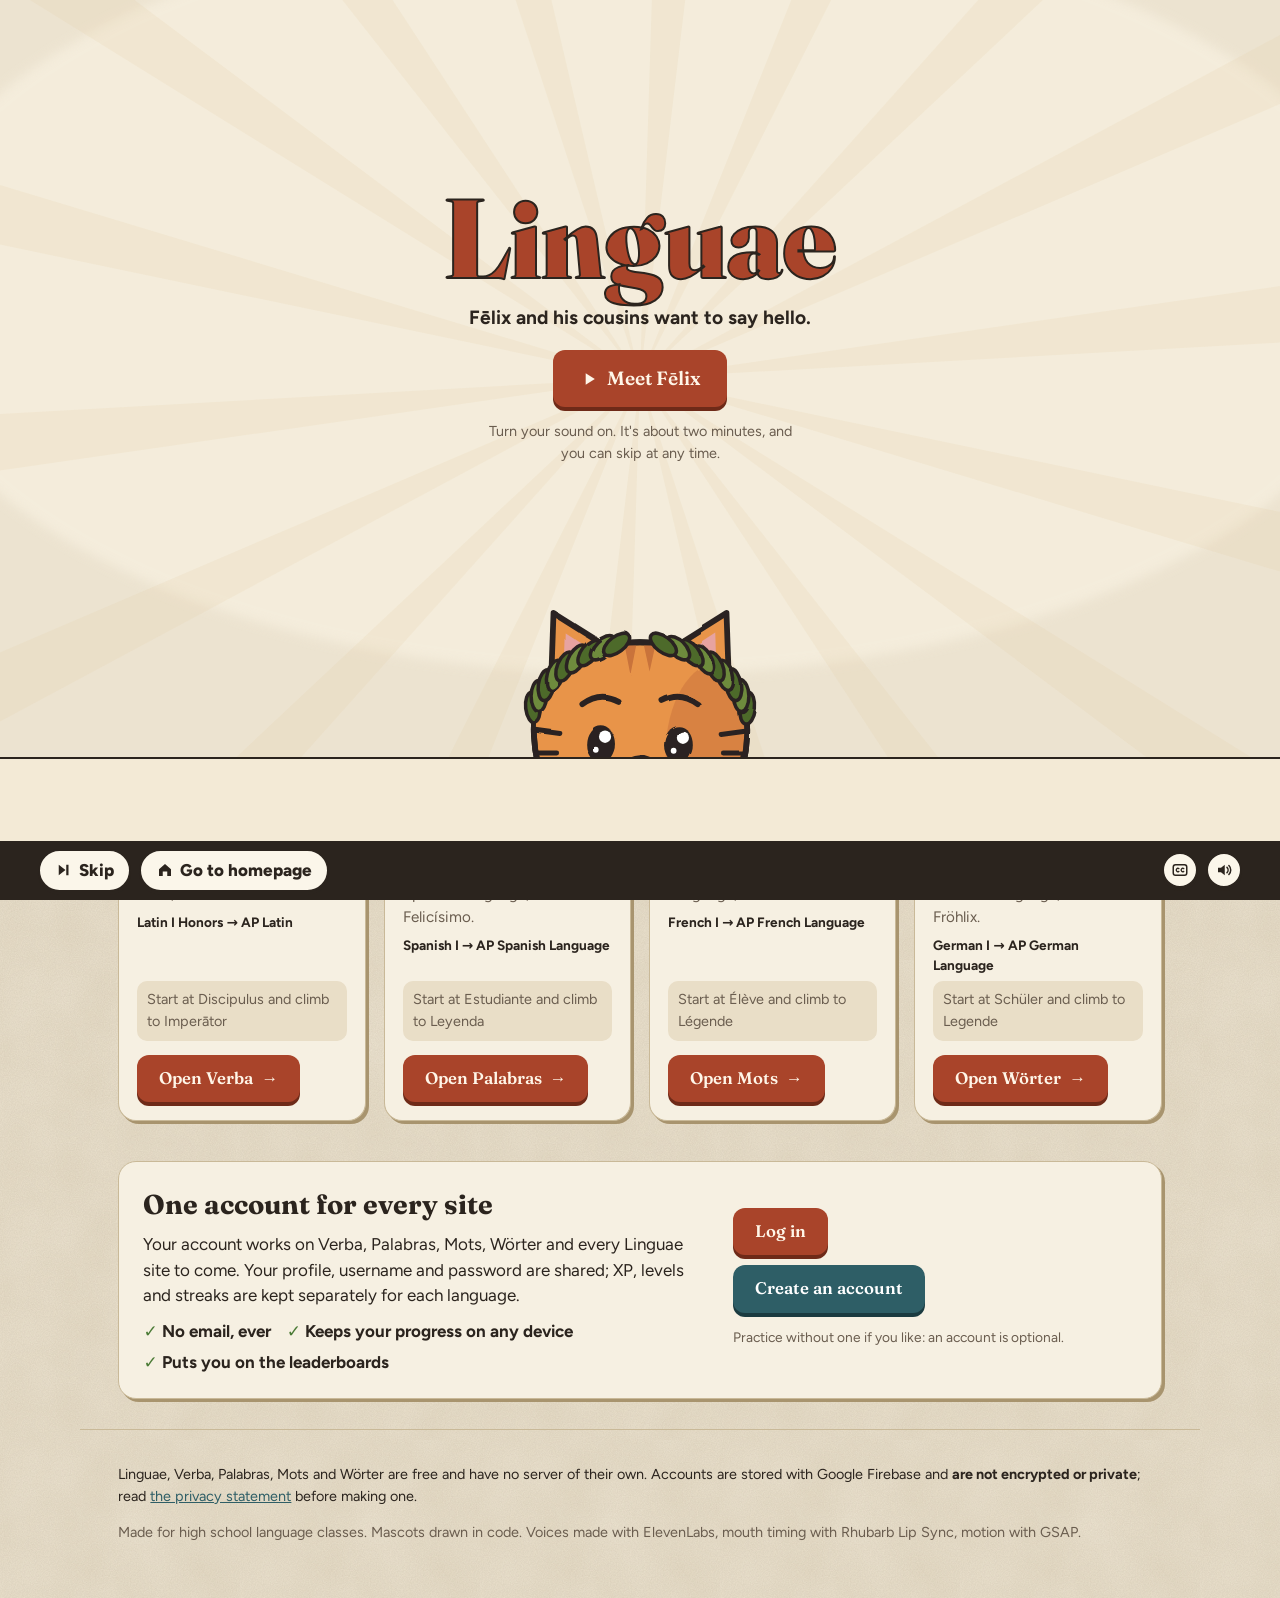
==== commit e523f1e3: "Back to the intro drawn live in the browser; Mots and Wörter are live The pre-rendered video parts a" ====
--- a/index.html
+++ b/index.html
@@ -6,7 +6,7 @@
 <title>Linguae · Language practice with Fēlix and his cousins</title>
 <meta name="description" content="Free sentence-by-sentence practice for Latin, Spanish, French and German, with one account for every site.">
 <script>
-/* Same theme setting as Verba and Palabras (they share this origin). */
+/* Same theme setting as Verba, Palabras, Mots and Wörter (they share this origin). */
 (function(){var t="light";try{if(localStorage.getItem("verba-theme")==="dark")t="dark";}catch(e){}
 document.documentElement.setAttribute("data-theme",t);})();
 </script>
@@ -20,11 +20,16 @@
 <!-- ================= the intro ================= -->
 <div id="intro" class="intro" aria-label="Introduction video" hidden>
   <div id="stageWrap" class="stagewrap">
-    <div id="vbox" class="vbox">
-      <video id="vA" playsinline webkit-playsinline preload="auto" disablepictureinpicture></video>
-      <video id="vB" playsinline webkit-playsinline preload="auto" disablepictureinpicture></video>
-      <div id="ovl" class="ovl"><div id="ask" class="ask" hidden></div></div>
-    </div>
+  <svg id="stage" xmlns="http://www.w3.org/2000/svg" preserveAspectRatio="xMidYMid meet" aria-hidden="true">
+    <defs id="defs">
+      <filter id="boil" x="-6%" y="-6%" width="112%" height="112%"><feTurbulence id="boilNoise" type="fractalNoise" baseFrequency="0.035" numOctaves="2" seed="7" result="n"/><feDisplacementMap in="SourceGraphic" in2="n" scale="2.2"/></filter>
+      <filter id="smear" x="-30%" y="-10%" width="160%" height="120%"><feGaussianBlur id="smearBlur" stdDeviation="0 0"/></filter>
+      <filter id="soft" x="-20%" y="-20%" width="140%" height="140%"><feGaussianBlur stdDeviation="6"/></filter>
+    </defs>
+    <g id="shake"><g id="cam"><g id="bg"></g><g id="back"></g><g id="world"></g><g id="front"></g></g></g>
+  </svg>
+  <div id="panels" class="panels" aria-live="off"></div>
+  <div id="ask" class="ask" hidden></div>
   </div>
   <div id="captions" class="captions" aria-live="polite"><div class="capline"></div></div>
   <div id="gate" class="gate">
@@ -32,7 +37,6 @@
     <p class="gate-sub">Fēlix and his cousins want to say hello.</p>
     <button class="btn big" id="gateGo" type="button"><svg viewBox="0 0 24 24" aria-hidden="true"><path d="M8 5v14l11-7z" fill="currentColor"/></svg>Meet Fēlix</button>
     <p class="gate-note">Turn your sound on. It's about two minutes, and you can skip at any time.</p>
-    <img class="gate-cat" src="art/felix/happy.svg" alt="">
   </div>
   <nav id="bar" class="bar" aria-label="Video controls">
     <button type="button" id="bSkip" class="pill"><svg viewBox="0 0 24 24" aria-hidden="true"><path d="M5 5v14l9-7zM15 5h3v14h-3z" fill="currentColor"/></svg>Skip</button>
@@ -74,8 +78,8 @@
   </main>
 
   <footer class="foot">
-    <p>Linguae, Verba and Palabras are free and have no server of their own. Accounts are stored with Google Firebase and <b>are not encrypted or private</b>; read <a href="https://github.com/janavduraikkannan/Verba/blob/main/PRIVACY.md">the privacy statement</a> before making one.</p>
-    <p class="muted">Made for high school language classes. Mascots drawn in code. Voices made with ElevenLabs, mouth timing with Rhubarb Lip Sync, motion with GSAP, rendered to video in Chromium.</p>
+    <p>Linguae, Verba, Palabras, Mots and Wörter are free and have no server of their own. Accounts are stored with Google Firebase and <b>are not encrypted or private</b>; read <a href="https://github.com/janavduraikkannan/Verba/blob/main/PRIVACY.md">the privacy statement</a> before making one.</p>
+    <p class="muted">Made for high school language classes. Mascots drawn in code. Voices made with ElevenLabs, mouth timing with Rhubarb Lip Sync, motion with GSAP.</p>
   </footer>
 </div>
 
@@ -89,8 +93,7 @@
 <script src="js/rig.js"></script>
 <script src="js/stage.js"></script>
 <script src="js/accounts.js"></script>
-<script src="js/intro-videos.js"></script>
-<script src="js/player.js"></script>
+<script src="js/intro.js"></script>
 <script src="js/home.js"></script>
 </body>
 </html>
--- a/css/linguae.css
+++ b/css/linguae.css
@@ -261,18 +261,3 @@
 /* the chat and account screens: long words wrap instead of widening the panel */
 .p-chat .bub,.p-account code{overflow-wrap:anywhere}.bub.cat .t{min-width:0}
 
-/* ---- the intro as video: the picture is fitted into the stage; the question layer is drawn at the video's size */
-.stagewrap{background:#ECE3D0}
-.vbox{position:absolute;overflow:hidden}
-.vbox video{position:absolute;inset:0;width:100%;height:100%;object-fit:fill;opacity:0;background:transparent}
-.vbox video.on{opacity:1}
-.vbox.edges video{-webkit-mask-image:linear-gradient(to right,transparent,#000 3%,#000 97%,transparent),linear-gradient(to bottom,transparent,#000 3%,#000 97%,transparent);-webkit-mask-composite:source-in;mask-image:linear-gradient(to right,transparent,#000 3%,#000 97%,transparent),linear-gradient(to bottom,transparent,#000 3%,#000 97%,transparent);mask-composite:intersect}
-.ovl{position:absolute;left:0;top:0;transform-origin:0 0;pointer-events:none}
-.ovl .ask{pointer-events:auto;width:min(760px,calc(100% - 24px))}
-.desktop .ovl .ask .q{font-size:1.9rem}
-.phone .ovl .ask .q{font-size:1.3rem}
-.phone .ovl .ask{width:calc(100% - 24px)}
-.gate{background:radial-gradient(ellipse at 50% 45%,rgba(248,241,225,.92),rgba(236,227,208,.75) 70%)}
-.gate-cat{width:min(200px,40vw);height:auto;position:absolute;bottom:150px;left:50%;transform:translateX(-50%);animation:peek .7s .3s cubic-bezier(.3,1.6,.5,1) both}
-@keyframes peek{from{transform:translate(-50%,60%)}}
-@media (prefers-reduced-motion:reduce){.gate-cat{animation:none}}
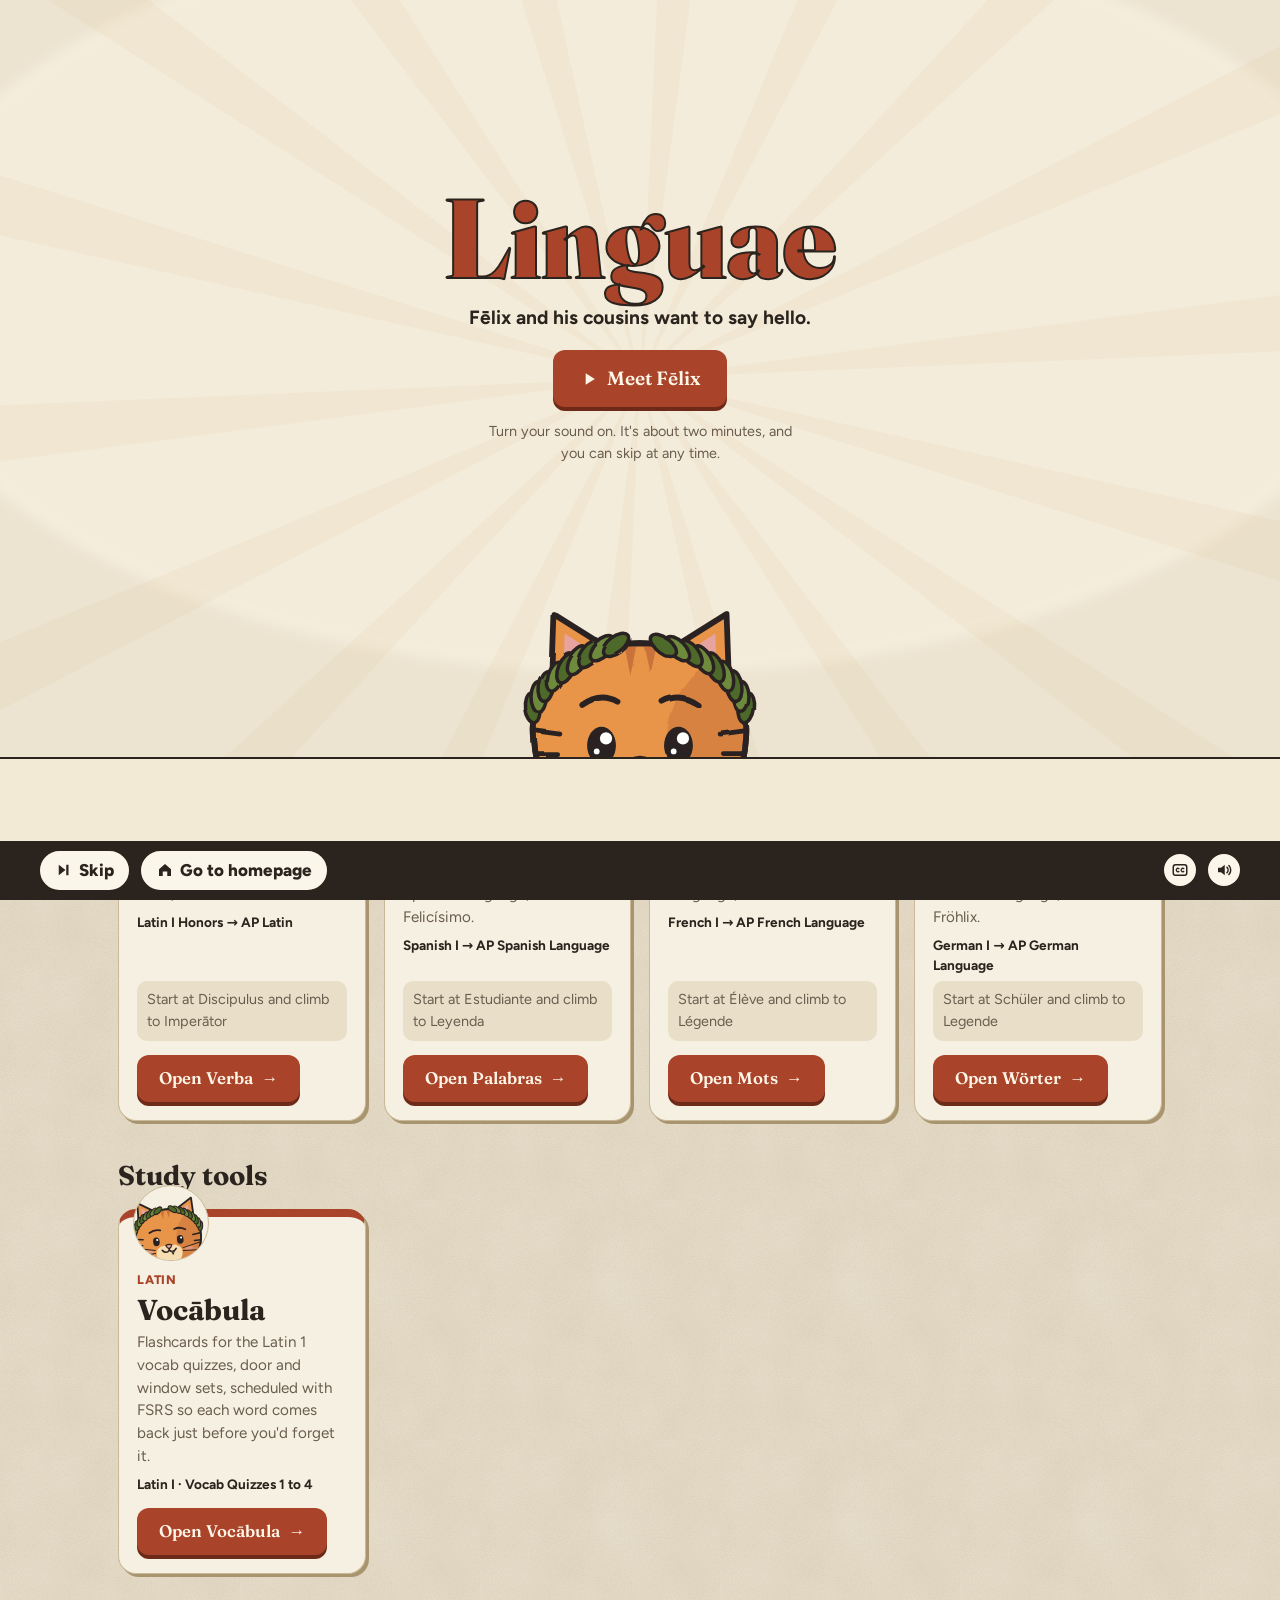
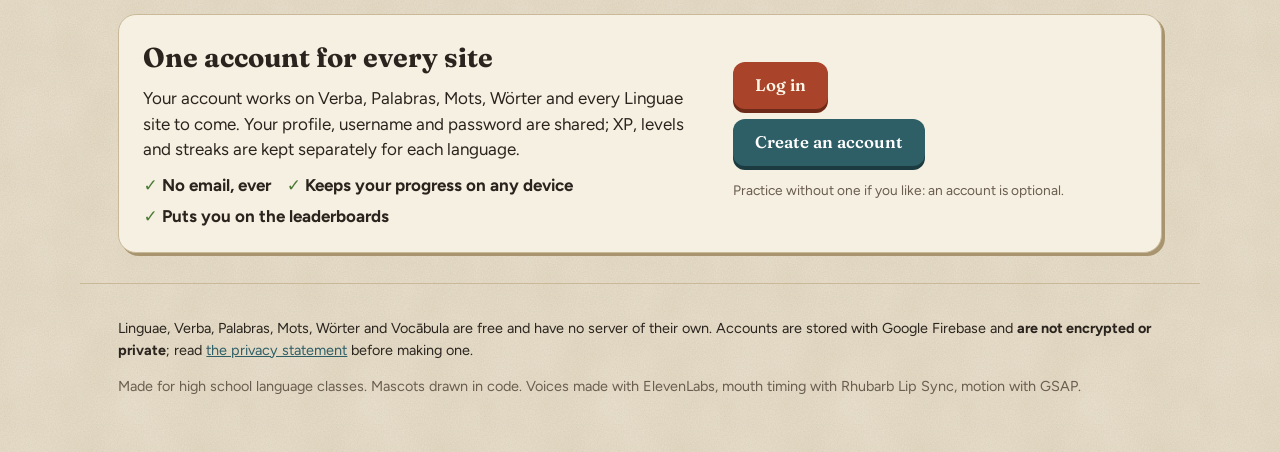
==== commit f0f8e9a8: "Vocābula on the homepage (Study tools); shared firestore.rules adds vocab/ for Vocābula progress" ====
--- a/index.html
+++ b/index.html
@@ -72,13 +72,25 @@
       <div class="grid" id="grid"></div>
     </section>
 
+    <section class="sites" aria-labelledby="toolsH">
+      <h2 id="toolsH">Study tools</h2>
+      <div class="grid">
+        <article class="card" id="card-vocab" style="--c:#A9442A">
+          <img class="cface" src="art/felix/face-happy.svg" alt="">
+          <div class="cbody"><p class="clang">Latin</p><h3>Vocābula</h3><p class="cblurb">Flashcards for the Latin 1 vocab quizzes, door and window sets, scheduled with FSRS so each word comes back just before you'd forget it.</p>
+          <p class="ccourses">Latin I · Vocab Quizzes 1 to 4</p>
+          <a class="btn" href="https://janavduraikkannan.github.io/vocabula/">Open Vocābula<span aria-hidden="true"> →</span></a></div>
+        </article>
+      </div>
+    </section>
+
     <section class="acct-sec" id="acctSec" aria-labelledby="acctH">
       <div class="acct-card" id="acctCard"></div>
     </section>
   </main>
 
   <footer class="foot">
-    <p>Linguae, Verba, Palabras, Mots and Wörter are free and have no server of their own. Accounts are stored with Google Firebase and <b>are not encrypted or private</b>; read <a href="https://github.com/janavduraikkannan/Verba/blob/main/PRIVACY.md">the privacy statement</a> before making one.</p>
+    <p>Linguae, Verba, Palabras, Mots, Wörter and Vocābula are free and have no server of their own. Accounts are stored with Google Firebase and <b>are not encrypted or private</b>; read <a href="https://github.com/janavduraikkannan/Verba/blob/main/PRIVACY.md">the privacy statement</a> before making one.</p>
     <p class="muted">Made for high school language classes. Mascots drawn in code. Voices made with ElevenLabs, mouth timing with Rhubarb Lip Sync, motion with GSAP.</p>
   </footer>
 </div>
